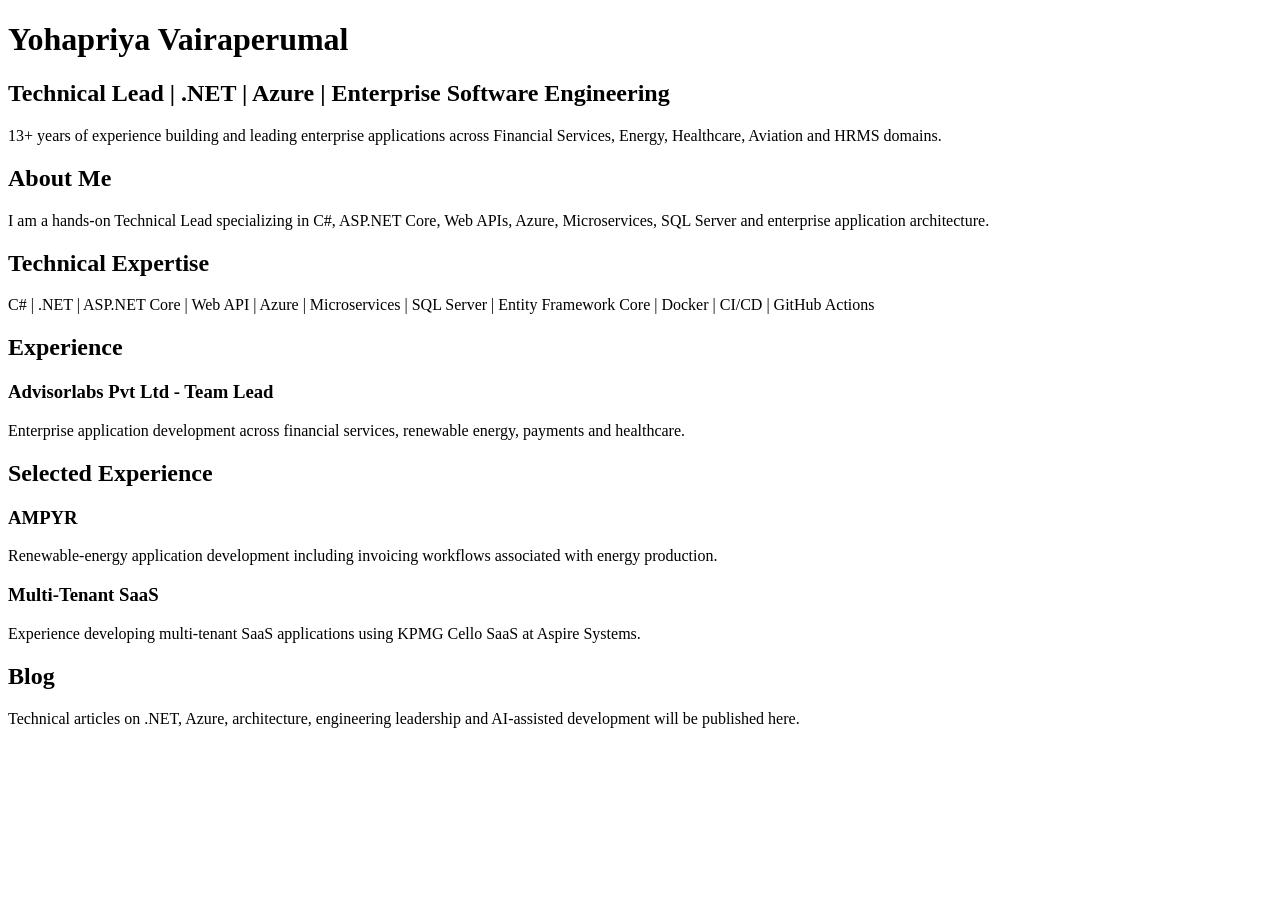
==== index.html @ 064ea09e "Create index.html Initial portfolio website" ====
<!DOCTYPE html>
<html lang="en">
<head>
    <meta charset="UTF-8">
    <meta name="viewport" content="width=device-width, initial-scale=1.0">

    <title>Yohapriya Vairaperumal | Technical Lead</title>

    <meta
        name="description"
        content="Yohapriya Vairaperumal - Technical Lead with 13+ years of experience in .NET, Azure, Microservices and enterprise software development."
    >
</head>

<body>

    <header>
        <h1>Yohapriya Vairaperumal</h1>

        <h2>
            Technical Lead | .NET | Azure | Enterprise Software Engineering
        </h2>

        <p>
            13+ years of experience building and leading enterprise
            applications across Financial Services, Energy, Healthcare,
            Aviation and HRMS domains.
        </p>
    </header>

    <main>

        <section>
            <h2>About Me</h2>

            <p>
                I am a hands-on Technical Lead specializing in C#,
                ASP.NET Core, Web APIs, Azure, Microservices,
                SQL Server and enterprise application architecture.
            </p>
        </section>

        <section>
            <h2>Technical Expertise</h2>

            <p>
                C# | .NET | ASP.NET Core | Web API | Azure |
                Microservices | SQL Server | Entity Framework Core |
                Docker | CI/CD | GitHub Actions
            </p>
        </section>

        <section>
            <h2>Experience</h2>

            <h3>Advisorlabs Pvt Ltd - Team Lead</h3>

            <p>
                Enterprise application development across financial
                services, renewable energy, payments and healthcare.
            </p>
        </section>

        <section>
            <h2>Selected Experience</h2>

            <h3>AMPYR</h3>
            <p>
                Renewable-energy application development including
                invoicing workflows associated with energy production.
            </p>

            <h3>Multi-Tenant SaaS</h3>
            <p>
                Experience developing multi-tenant SaaS applications
                using KPMG Cello SaaS at Aspire Systems.
            </p>
        </section>

        <section>
            <h2>Blog</h2>

            <p>
                Technical articles on .NET, Azure, architecture,
                engineering leadership and AI-assisted development
                will be published here.
            </p>
        </section>

    </main>

</body>
</html>
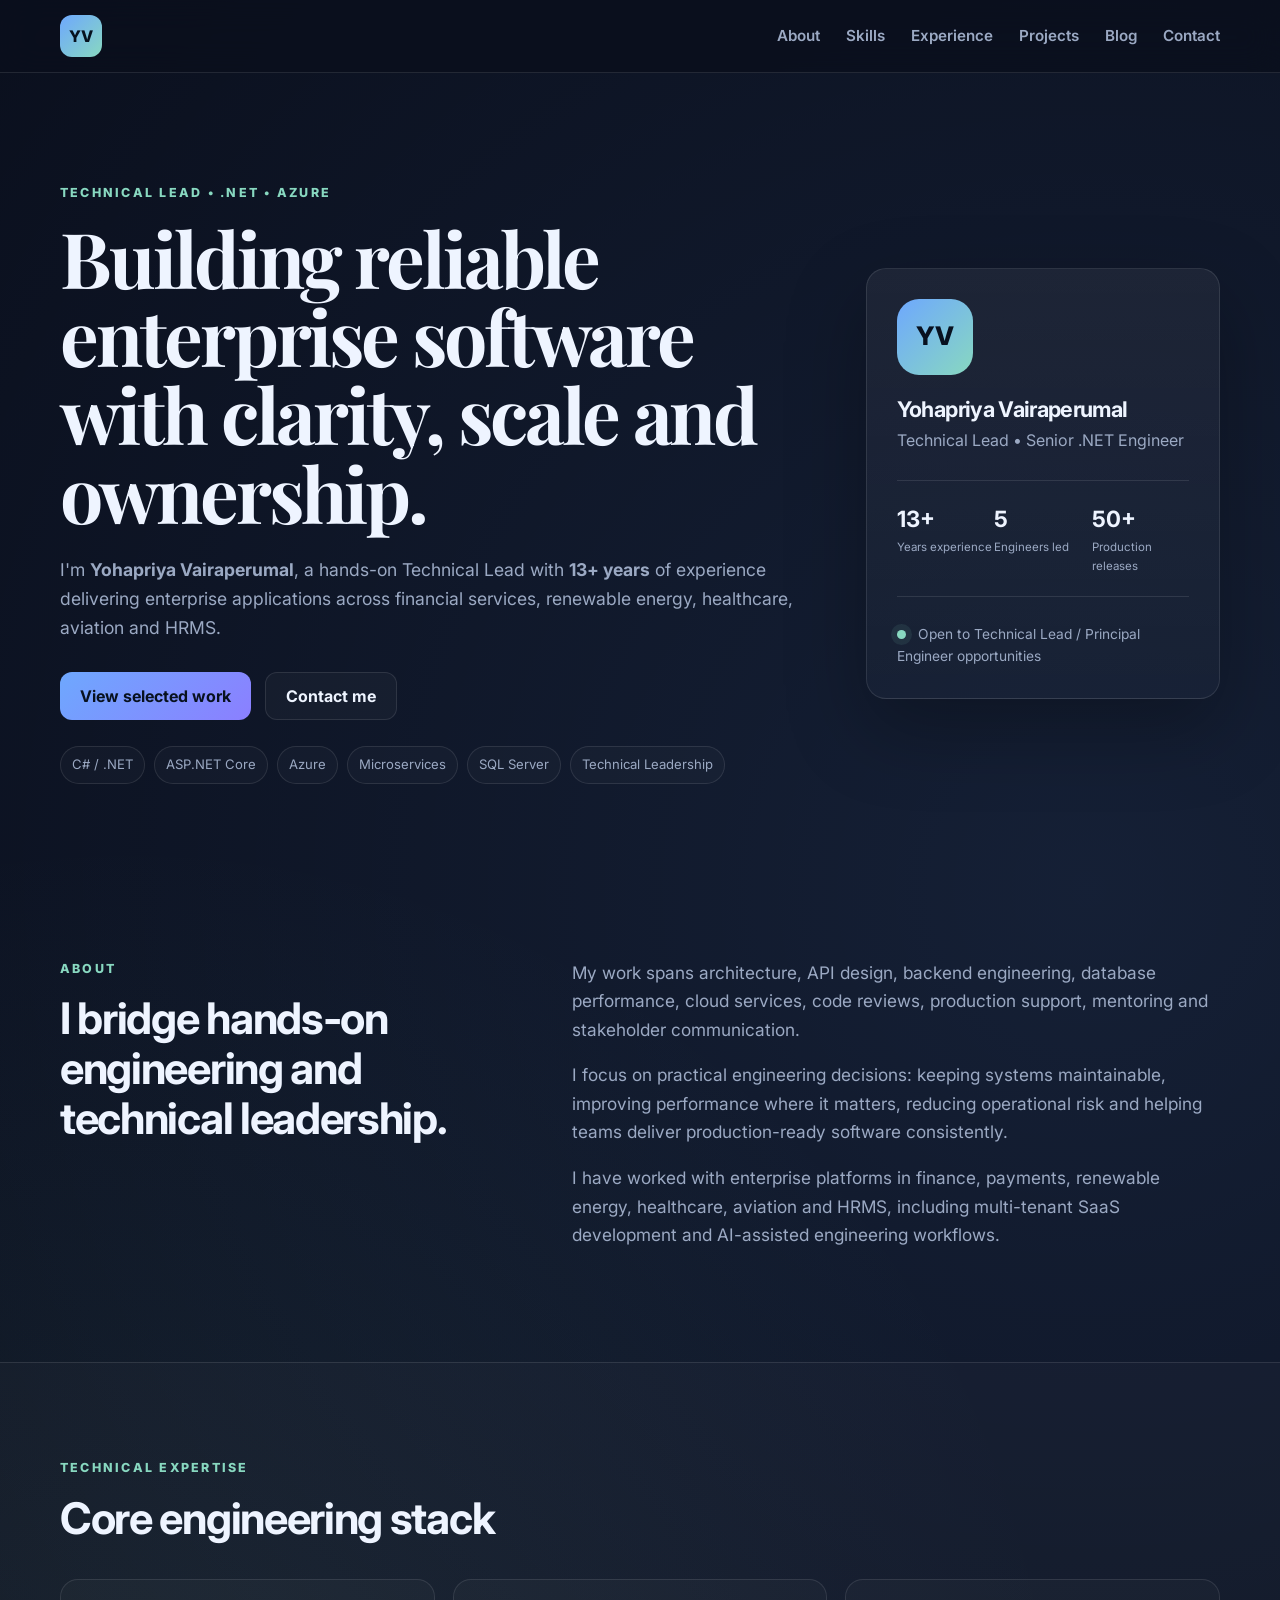
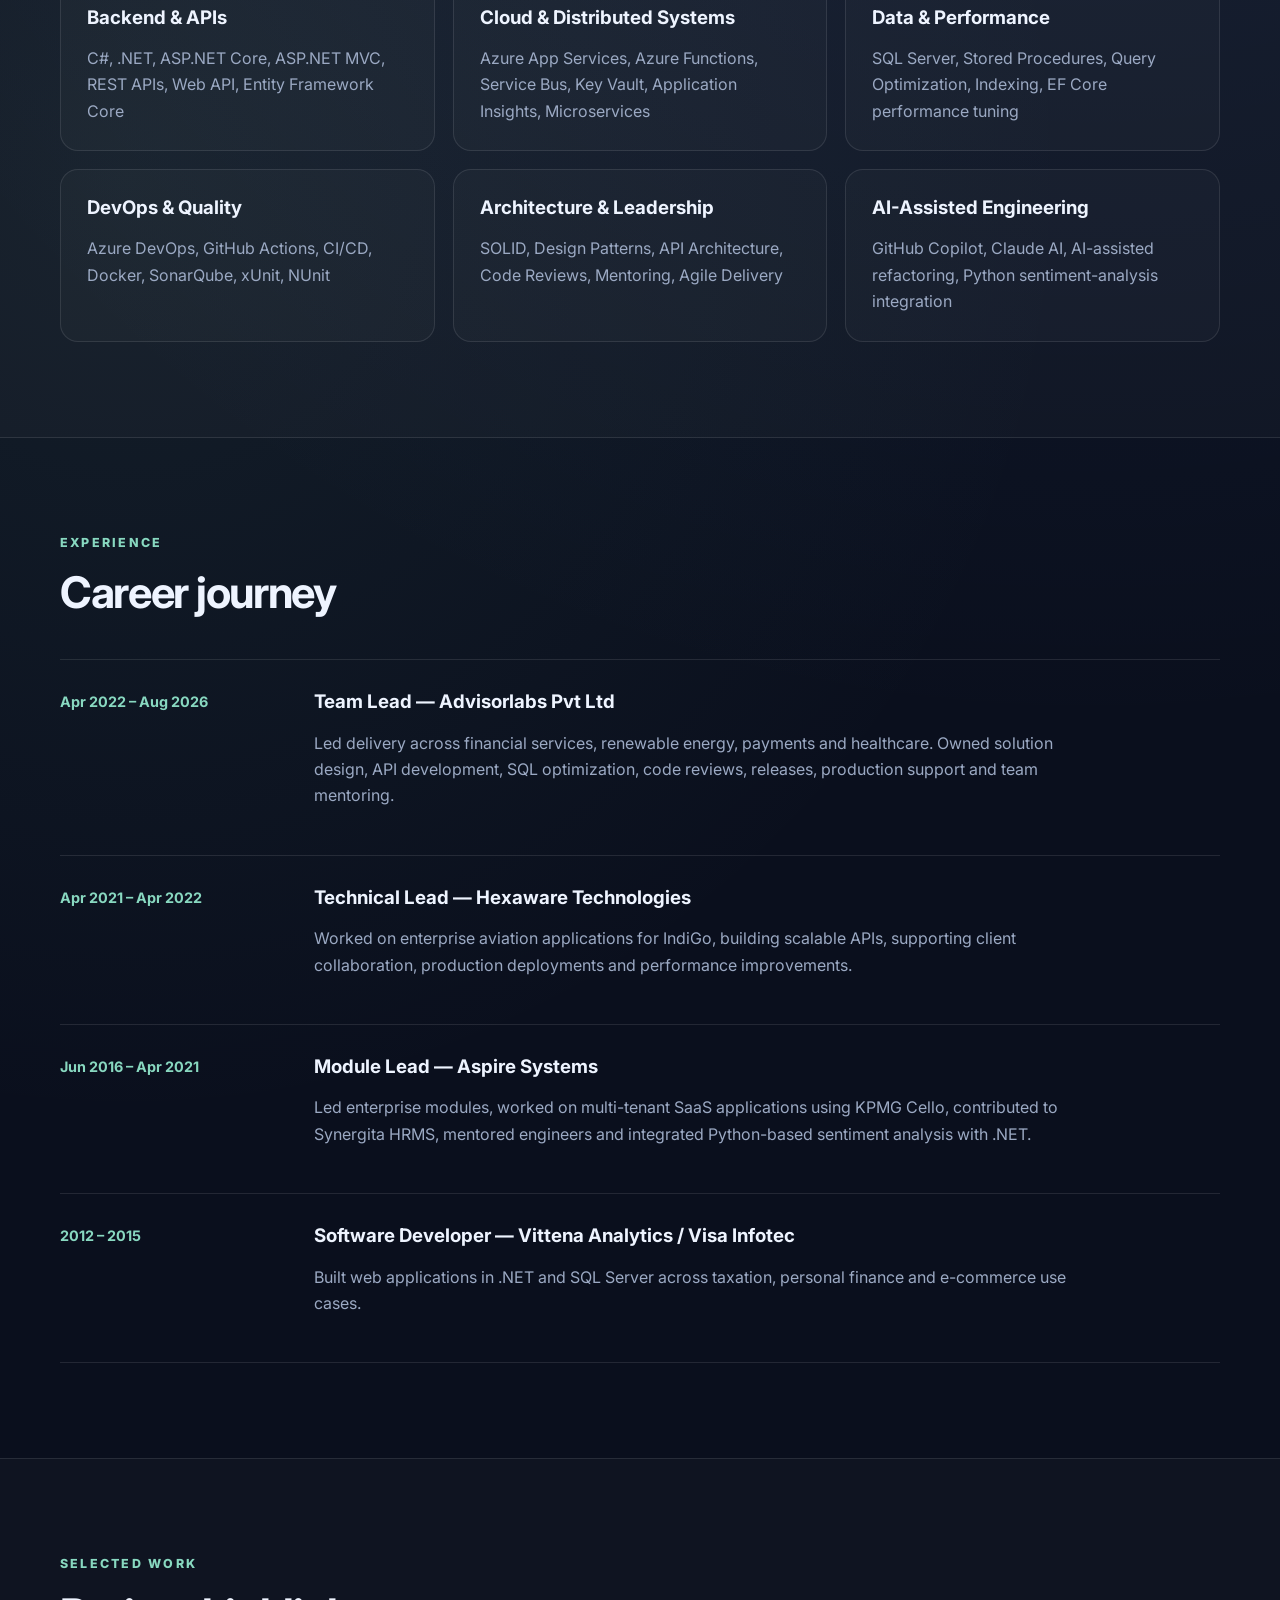
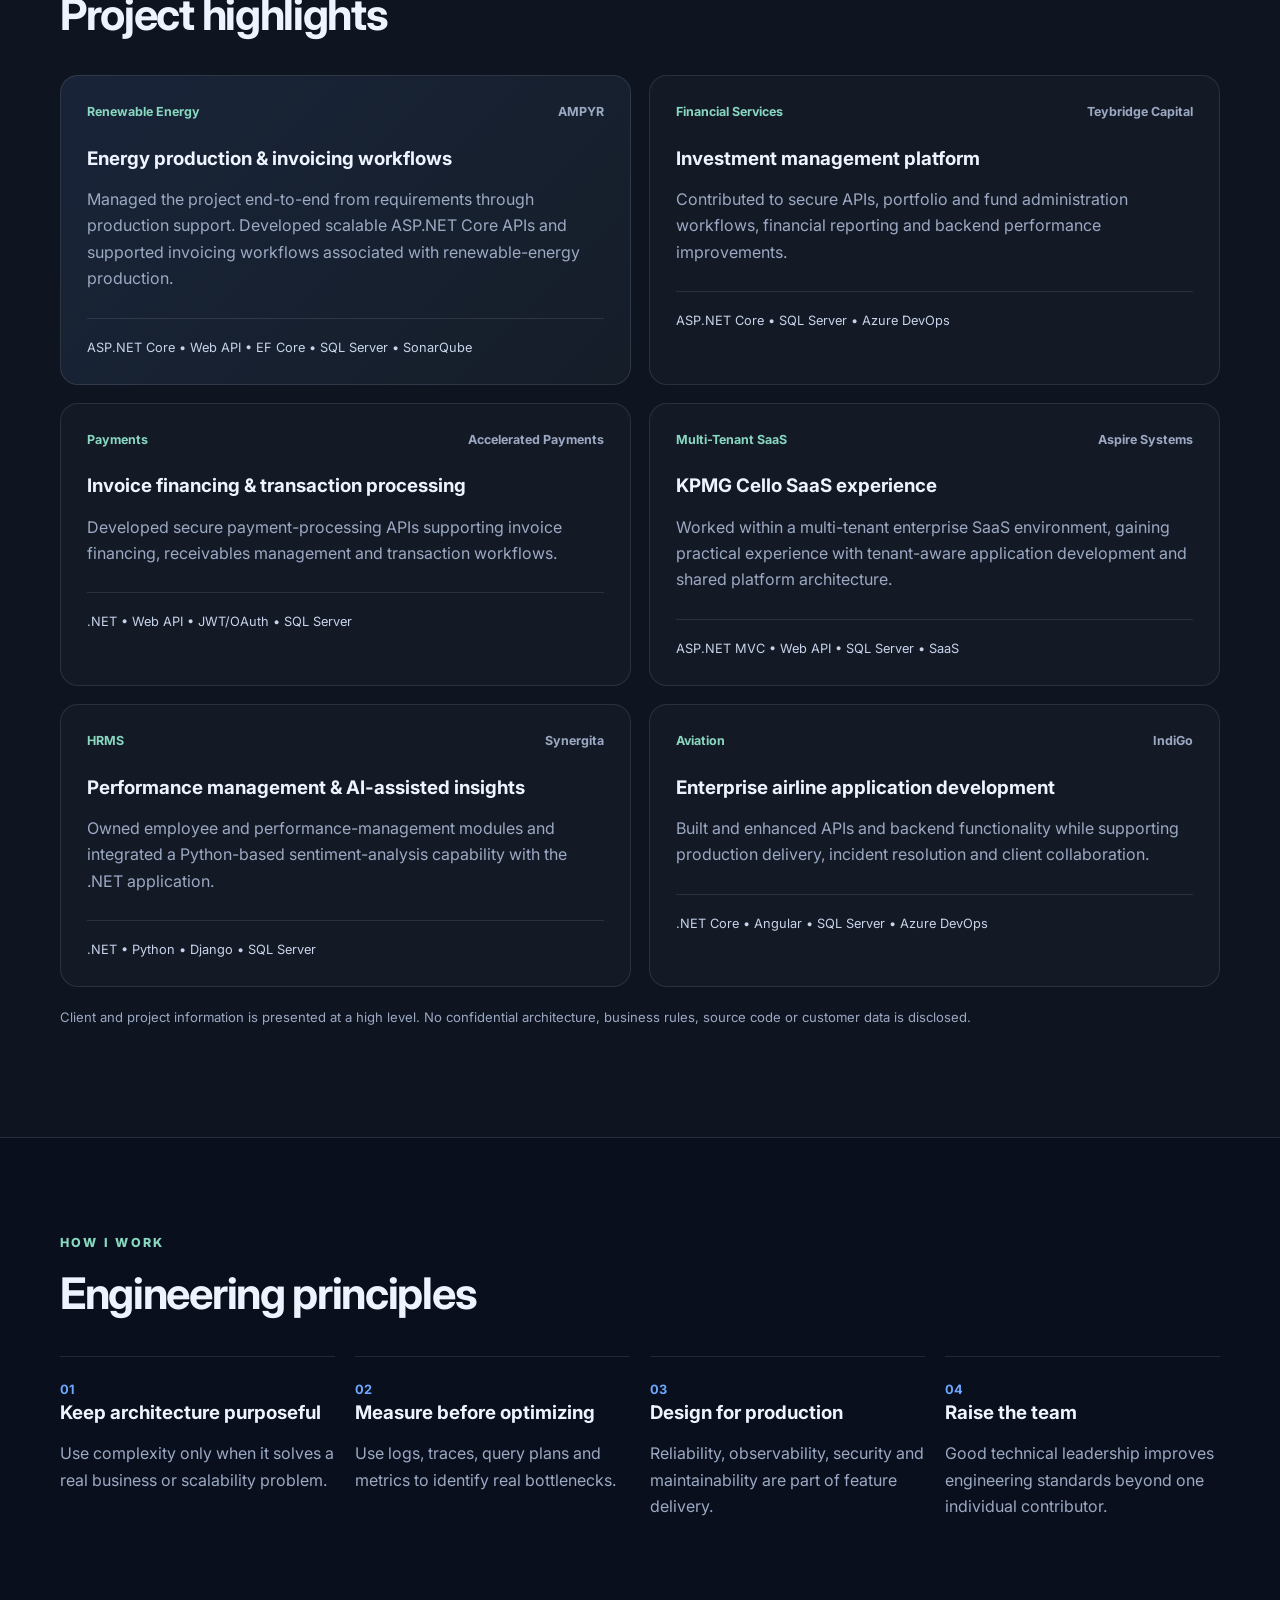
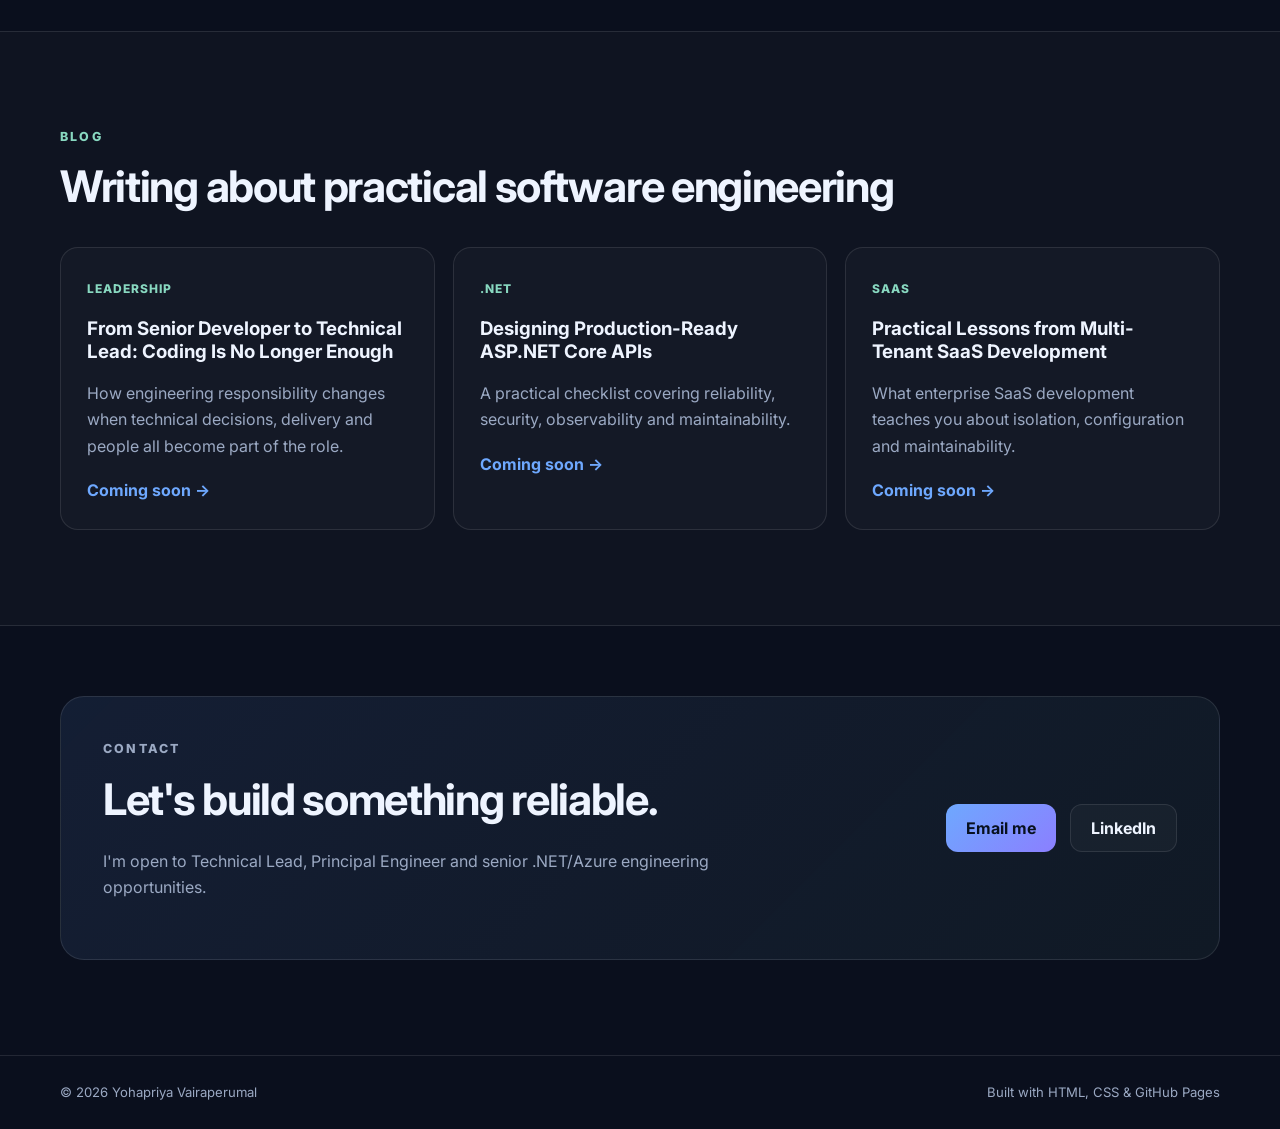
==== commit 6ee3463c: "Add files via upload" ====
--- a/index.html
+++ b/index.html
@@ -1,93 +1,221 @@
 <!DOCTYPE html>
 <html lang="en">
 <head>
-    <meta charset="UTF-8">
-    <meta name="viewport" content="width=device-width, initial-scale=1.0">
-
-    <title>Yohapriya Vairaperumal | Technical Lead</title>
-
-    <meta
-        name="description"
-        content="Yohapriya Vairaperumal - Technical Lead with 13+ years of experience in .NET, Azure, Microservices and enterprise software development."
-    >
+  <meta charset="UTF-8" />
+  <meta name="viewport" content="width=device-width, initial-scale=1.0" />
+  <meta name="description" content="Yohapriya Vairaperumal - Technical Lead with 13+ years of experience in .NET, Azure, enterprise applications, multi-tenant SaaS and cloud engineering." />
+  <title>Yohapriya Vairaperumal | Technical Lead & .NET Azure Engineer</title>
+  <link rel="preconnect" href="https://fonts.googleapis.com" />
+  <link rel="preconnect" href="https://fonts.gstatic.com" crossorigin />
+  <link href="https://fonts.googleapis.com/css2?family=Inter:wght@400;500;600;700;800&family=Playfair+Display:wght@700&display=swap" rel="stylesheet" />
+  <link rel="stylesheet" href="styles.css" />
 </head>
-
 <body>
-
-    <header>
-        <h1>Yohapriya Vairaperumal</h1>
-
-        <h2>
-            Technical Lead | .NET | Azure | Enterprise Software Engineering
-        </h2>
-
-        <p>
-            13+ years of experience building and leading enterprise
-            applications across Financial Services, Energy, Healthcare,
-            Aviation and HRMS domains.
-        </p>
-    </header>
-
-    <main>
-
-        <section>
-            <h2>About Me</h2>
-
-            <p>
-                I am a hands-on Technical Lead specializing in C#,
-                ASP.NET Core, Web APIs, Azure, Microservices,
-                SQL Server and enterprise application architecture.
-            </p>
-        </section>
-
-        <section>
-            <h2>Technical Expertise</h2>
-
-            <p>
-                C# | .NET | ASP.NET Core | Web API | Azure |
-                Microservices | SQL Server | Entity Framework Core |
-                Docker | CI/CD | GitHub Actions
-            </p>
-        </section>
-
-        <section>
-            <h2>Experience</h2>
-
-            <h3>Advisorlabs Pvt Ltd - Team Lead</h3>
-
-            <p>
-                Enterprise application development across financial
-                services, renewable energy, payments and healthcare.
-            </p>
-        </section>
-
-        <section>
-            <h2>Selected Experience</h2>
-
-            <h3>AMPYR</h3>
-            <p>
-                Renewable-energy application development including
-                invoicing workflows associated with energy production.
-            </p>
-
-            <h3>Multi-Tenant SaaS</h3>
-            <p>
-                Experience developing multi-tenant SaaS applications
-                using KPMG Cello SaaS at Aspire Systems.
-            </p>
-        </section>
-
-        <section>
-            <h2>Blog</h2>
-
-            <p>
-                Technical articles on .NET, Azure, architecture,
-                engineering leadership and AI-assisted development
-                will be published here.
-            </p>
-        </section>
-
-    </main>
-
+  <header class="site-header">
+    <div class="container nav-wrap">
+      <a class="brand" href="#home">YV</a>
+      <nav class="nav" id="nav">
+        <a href="#about">About</a>
+        <a href="#skills">Skills</a>
+        <a href="#experience">Experience</a>
+        <a href="#projects">Projects</a>
+        <a href="#blog">Blog</a>
+        <a href="#contact">Contact</a>
+      </nav>
+      <button class="menu-btn" id="menuBtn" aria-label="Open navigation">☰</button>
+    </div>
+  </header>
+
+  <main>
+    <section class="hero" id="home">
+      <div class="container hero-grid">
+        <div>
+          <p class="eyebrow">TECHNICAL LEAD • .NET • AZURE</p>
+          <h1>Building reliable enterprise software with clarity, scale and ownership.</h1>
+          <p class="hero-copy">
+            I'm <strong>Yohapriya Vairaperumal</strong>, a hands-on Technical Lead with
+            <strong>13+ years</strong> of experience delivering enterprise applications across
+            financial services, renewable energy, healthcare, aviation and HRMS.
+          </p>
+          <div class="hero-actions">
+            <a class="btn btn-primary" href="#projects">View selected work</a>
+            <a class="btn btn-secondary" href="#contact">Contact me</a>
+          </div>
+          <div class="hero-tags">
+            <span>C# / .NET</span><span>ASP.NET Core</span><span>Azure</span>
+            <span>Microservices</span><span>SQL Server</span><span>Technical Leadership</span>
+          </div>
+        </div>
+
+        <aside class="hero-card">
+          <div class="initials">YV</div>
+          <h2>Yohapriya Vairaperumal</h2>
+          <p>Technical Lead • Senior .NET Engineer</p>
+          <div class="quick-facts">
+            <div><strong>13+</strong><span>Years experience</span></div>
+            <div><strong>5</strong><span>Engineers led</span></div>
+            <div><strong>50+</strong><span>Production releases</span></div>
+          </div>
+          <div class="availability">
+            <span class="dot"></span>
+            Open to Technical Lead / Principal Engineer opportunities
+          </div>
+        </aside>
+      </div>
+    </section>
+
+    <section class="section" id="about">
+      <div class="container two-col">
+        <div>
+          <p class="section-label">ABOUT</p>
+          <h2>I bridge hands-on engineering and technical leadership.</h2>
+        </div>
+        <div class="prose">
+          <p>My work spans architecture, API design, backend engineering, database performance,
+          cloud services, code reviews, production support, mentoring and stakeholder communication.</p>
+          <p>I focus on practical engineering decisions: keeping systems maintainable, improving
+          performance where it matters, reducing operational risk and helping teams deliver
+          production-ready software consistently.</p>
+          <p>I have worked with enterprise platforms in finance, payments, renewable energy,
+          healthcare, aviation and HRMS, including multi-tenant SaaS development and AI-assisted
+          engineering workflows.</p>
+        </div>
+      </div>
+    </section>
+
+    <section class="section alt" id="skills">
+      <div class="container">
+        <p class="section-label">TECHNICAL EXPERTISE</p>
+        <h2>Core engineering stack</h2>
+        <div class="skill-grid">
+          <article class="skill-card"><h3>Backend & APIs</h3><p>C#, .NET, ASP.NET Core, ASP.NET MVC, REST APIs, Web API, Entity Framework Core</p></article>
+          <article class="skill-card"><h3>Cloud & Distributed Systems</h3><p>Azure App Services, Azure Functions, Service Bus, Key Vault, Application Insights, Microservices</p></article>
+          <article class="skill-card"><h3>Data & Performance</h3><p>SQL Server, Stored Procedures, Query Optimization, Indexing, EF Core performance tuning</p></article>
+          <article class="skill-card"><h3>DevOps & Quality</h3><p>Azure DevOps, GitHub Actions, CI/CD, Docker, SonarQube, xUnit, NUnit</p></article>
+          <article class="skill-card"><h3>Architecture & Leadership</h3><p>SOLID, Design Patterns, API Architecture, Code Reviews, Mentoring, Agile Delivery</p></article>
+          <article class="skill-card"><h3>AI-Assisted Engineering</h3><p>GitHub Copilot, Claude AI, AI-assisted refactoring, Python sentiment-analysis integration</p></article>
+        </div>
+      </div>
+    </section>
+
+    <section class="section" id="experience">
+      <div class="container">
+        <p class="section-label">EXPERIENCE</p>
+        <h2>Career journey</h2>
+        <div class="timeline">
+          <article class="timeline-item">
+            <div class="timeline-meta">Apr 2022 – Aug 2026</div>
+            <div><h3>Team Lead — Advisorlabs Pvt Ltd</h3><p>Led delivery across financial services, renewable energy, payments and healthcare. Owned solution design, API development, SQL optimization, code reviews, releases, production support and team mentoring.</p></div>
+          </article>
+          <article class="timeline-item">
+            <div class="timeline-meta">Apr 2021 – Apr 2022</div>
+            <div><h3>Technical Lead — Hexaware Technologies</h3><p>Worked on enterprise aviation applications for IndiGo, building scalable APIs, supporting client collaboration, production deployments and performance improvements.</p></div>
+          </article>
+          <article class="timeline-item">
+            <div class="timeline-meta">Jun 2016 – Apr 2021</div>
+            <div><h3>Module Lead — Aspire Systems</h3><p>Led enterprise modules, worked on multi-tenant SaaS applications using KPMG Cello, contributed to Synergita HRMS, mentored engineers and integrated Python-based sentiment analysis with .NET.</p></div>
+          </article>
+          <article class="timeline-item">
+            <div class="timeline-meta">2012 – 2015</div>
+            <div><h3>Software Developer — Vittena Analytics / Visa Infotec</h3><p>Built web applications in .NET and SQL Server across taxation, personal finance and e-commerce use cases.</p></div>
+          </article>
+        </div>
+      </div>
+    </section>
+
+    <section class="section alt" id="projects">
+      <div class="container">
+        <p class="section-label">SELECTED WORK</p>
+        <h2>Project highlights</h2>
+        <div class="project-grid">
+          <article class="project-card featured">
+            <div class="project-top"><span class="project-domain">Renewable Energy</span><span class="project-year">AMPYR</span></div>
+            <h3>Energy production & invoicing workflows</h3>
+            <p>Managed the project end-to-end from requirements through production support. Developed scalable ASP.NET Core APIs and supported invoicing workflows associated with renewable-energy production.</p>
+            <div class="project-footer">ASP.NET Core • Web API • EF Core • SQL Server • SonarQube</div>
+          </article>
+          <article class="project-card">
+            <div class="project-top"><span class="project-domain">Financial Services</span><span class="project-year">Teybridge Capital</span></div>
+            <h3>Investment management platform</h3>
+            <p>Contributed to secure APIs, portfolio and fund administration workflows, financial reporting and backend performance improvements.</p>
+            <div class="project-footer">ASP.NET Core • SQL Server • Azure DevOps</div>
+          </article>
+          <article class="project-card">
+            <div class="project-top"><span class="project-domain">Payments</span><span class="project-year">Accelerated Payments</span></div>
+            <h3>Invoice financing & transaction processing</h3>
+            <p>Developed secure payment-processing APIs supporting invoice financing, receivables management and transaction workflows.</p>
+            <div class="project-footer">.NET • Web API • JWT/OAuth • SQL Server</div>
+          </article>
+          <article class="project-card">
+            <div class="project-top"><span class="project-domain">Multi-Tenant SaaS</span><span class="project-year">Aspire Systems</span></div>
+            <h3>KPMG Cello SaaS experience</h3>
+            <p>Worked within a multi-tenant enterprise SaaS environment, gaining practical experience with tenant-aware application development and shared platform architecture.</p>
+            <div class="project-footer">ASP.NET MVC • Web API • SQL Server • SaaS</div>
+          </article>
+          <article class="project-card">
+            <div class="project-top"><span class="project-domain">HRMS</span><span class="project-year">Synergita</span></div>
+            <h3>Performance management & AI-assisted insights</h3>
+            <p>Owned employee and performance-management modules and integrated a Python-based sentiment-analysis capability with the .NET application.</p>
+            <div class="project-footer">.NET • Python • Django • SQL Server</div>
+          </article>
+          <article class="project-card">
+            <div class="project-top"><span class="project-domain">Aviation</span><span class="project-year">IndiGo</span></div>
+            <h3>Enterprise airline application development</h3>
+            <p>Built and enhanced APIs and backend functionality while supporting production delivery, incident resolution and client collaboration.</p>
+            <div class="project-footer">.NET Core • Angular • SQL Server • Azure DevOps</div>
+          </article>
+        </div>
+        <p class="confidentiality-note">Client and project information is presented at a high level. No confidential architecture, business rules, source code or customer data is disclosed.</p>
+      </div>
+    </section>
+
+    <section class="section" id="principles">
+      <div class="container">
+        <p class="section-label">HOW I WORK</p>
+        <h2>Engineering principles</h2>
+        <div class="principle-grid">
+          <article><strong>01</strong><h3>Keep architecture purposeful</h3><p>Use complexity only when it solves a real business or scalability problem.</p></article>
+          <article><strong>02</strong><h3>Measure before optimizing</h3><p>Use logs, traces, query plans and metrics to identify real bottlenecks.</p></article>
+          <article><strong>03</strong><h3>Design for production</h3><p>Reliability, observability, security and maintainability are part of feature delivery.</p></article>
+          <article><strong>04</strong><h3>Raise the team</h3><p>Good technical leadership improves engineering standards beyond one individual contributor.</p></article>
+        </div>
+      </div>
+    </section>
+
+    <section class="section alt" id="blog">
+      <div class="container">
+        <p class="section-label">BLOG</p>
+        <h2>Writing about practical software engineering</h2>
+        <div class="blog-grid">
+          <article class="blog-card"><span>Leadership</span><h3>From Senior Developer to Technical Lead: Coding Is No Longer Enough</h3><p>How engineering responsibility changes when technical decisions, delivery and people all become part of the role.</p><a href="#">Coming soon →</a></article>
+          <article class="blog-card"><span>.NET</span><h3>Designing Production-Ready ASP.NET Core APIs</h3><p>A practical checklist covering reliability, security, observability and maintainability.</p><a href="#">Coming soon →</a></article>
+          <article class="blog-card"><span>SaaS</span><h3>Practical Lessons from Multi-Tenant SaaS Development</h3><p>What enterprise SaaS development teaches you about isolation, configuration and maintainability.</p><a href="#">Coming soon →</a></article>
+        </div>
+      </div>
+    </section>
+
+    <section class="section contact-section" id="contact">
+      <div class="container contact-card">
+        <div>
+          <p class="section-label">CONTACT</p>
+          <h2>Let's build something reliable.</h2>
+          <p>I'm open to Technical Lead, Principal Engineer and senior .NET/Azure engineering opportunities.</p>
+        </div>
+        <div class="contact-actions">
+          <a class="btn btn-primary" href="mailto:yohapriya93@gmail.com">Email me</a>
+          <a class="btn btn-secondary" href="https://www.linkedin.com/in/yohapriya-vairaperumal" target="_blank" rel="noopener">LinkedIn</a>
+        </div>
+      </div>
+    </section>
+  </main>
+
+  <footer class="footer">
+    <div class="container footer-wrap">
+      <span>© <span id="year"></span> Yohapriya Vairaperumal</span>
+      <span>Built with HTML, CSS & GitHub Pages</span>
+    </div>
+  </footer>
+
+  <script src="script.js"></script>
 </body>
 </html>
--- a/styles.css
+++ b/styles.css
@@ -0,0 +1,49 @@
+:root {
+  --bg:#0a0f1d; --surface:#101827; --surface-2:#151f33; --text:#eef4ff;
+  --muted:#9ba9c3; --line:rgba(255,255,255,.10); --accent:#6ea8fe;
+  --accent-2:#88d8c0; --max:1160px; --radius:20px;
+}
+*{box-sizing:border-box} html{scroll-behavior:smooth}
+body{margin:0;font-family:Inter,system-ui,-apple-system,BlinkMacSystemFont,"Segoe UI",sans-serif;color:var(--text);
+background:radial-gradient(circle at 85% 15%,rgba(110,168,254,.11),transparent 28%),
+radial-gradient(circle at 10% 30%,rgba(136,216,192,.08),transparent 22%),var(--bg);line-height:1.65}
+a{color:inherit;text-decoration:none}.container{width:min(var(--max),calc(100% - 40px));margin:0 auto}
+.site-header{position:sticky;top:0;z-index:100;background:rgba(10,15,29,.82);backdrop-filter:blur(16px);border-bottom:1px solid var(--line)}
+.nav-wrap{min-height:72px;display:flex;align-items:center;justify-content:space-between}
+.brand{width:42px;height:42px;display:grid;place-items:center;border-radius:12px;font-weight:800;background:linear-gradient(135deg,var(--accent),var(--accent-2));color:#06111e}
+.nav{display:flex;gap:26px}.nav a{color:var(--muted);font-size:.95rem;font-weight:600}.nav a:hover{color:var(--text)}
+.menu-btn{display:none;background:none;color:var(--text);border:0;font-size:1.6rem}
+.hero{padding:110px 0 80px;min-height:78vh;display:flex;align-items:center}.hero-grid{display:grid;grid-template-columns:1.35fr .65fr;gap:70px;align-items:center}
+.eyebrow,.section-label{margin:0 0 14px;color:var(--accent-2);font-size:.78rem;font-weight:800;letter-spacing:.18em}
+h1{font-family:"Playfair Display",Georgia,serif;font-size:clamp(3rem,6vw,5.6rem);line-height:1.02;letter-spacing:-.04em;margin:0 0 24px;max-width:900px}
+h2{font-size:clamp(2rem,3.4vw,3.2rem);line-height:1.15;letter-spacing:-.03em;margin:0 0 24px} h3{margin:0 0 10px;line-height:1.25}
+.hero-copy{max-width:760px;color:var(--muted);font-size:1.1rem}.hero-actions,.contact-actions{display:flex;gap:14px;flex-wrap:wrap;margin:30px 0 26px}
+.btn{display:inline-flex;align-items:center;justify-content:center;min-height:48px;padding:0 20px;border-radius:12px;font-weight:700;border:1px solid var(--line);transition:.2s}
+.btn:hover{transform:translateY(-2px)}.btn-primary{background:linear-gradient(135deg,var(--accent),#8b7fff);color:#08111f;border:0}.btn-secondary{background:rgba(255,255,255,.03)}
+.hero-tags,.chips{display:flex;flex-wrap:wrap;gap:9px}.hero-tags span,.chips span{padding:7px 11px;border:1px solid var(--line);border-radius:999px;color:var(--muted);background:rgba(255,255,255,.025);font-size:.82rem}
+.hero-card{padding:30px;border:1px solid var(--line);border-radius:var(--radius);background:linear-gradient(180deg,rgba(255,255,255,.055),rgba(255,255,255,.02));box-shadow:0 30px 80px rgba(0,0,0,.28)}
+.initials{width:76px;height:76px;display:grid;place-items:center;border-radius:22px;font-size:1.6rem;font-weight:800;color:#08111f;background:linear-gradient(135deg,var(--accent),var(--accent-2));margin-bottom:22px}
+.hero-card h2{font-size:1.35rem;margin-bottom:6px}.hero-card>p{color:var(--muted);margin-top:0}
+.quick-facts{margin:26px 0;padding:20px 0;display:grid;grid-template-columns:repeat(3,1fr);border-top:1px solid var(--line);border-bottom:1px solid var(--line)}
+.quick-facts div{display:flex;flex-direction:column}.quick-facts strong{font-size:1.4rem}.quick-facts span{color:var(--muted);font-size:.72rem}
+.availability{color:var(--muted);font-size:.86rem}.dot{display:inline-block;width:9px;height:9px;background:var(--accent-2);border-radius:50%;margin-right:8px;box-shadow:0 0 0 6px rgba(136,216,192,.09)}
+.section{padding:95px 0}.alt{background:rgba(255,255,255,.018);border-top:1px solid var(--line);border-bottom:1px solid var(--line)}
+.two-col{display:grid;grid-template-columns:.8fr 1.2fr;gap:80px}.prose{color:var(--muted);font-size:1.08rem}.prose p:first-child{margin-top:0}
+.skill-grid,.project-grid,.blog-grid{display:grid;grid-template-columns:repeat(3,1fr);gap:18px;margin-top:36px}
+.skill-card,.project-card,.blog-card{padding:26px;border:1px solid var(--line);border-radius:18px;background:rgba(255,255,255,.025);transition:.2s}
+.skill-card:hover,.project-card:hover,.blog-card:hover{transform:translateY(-4px);border-color:rgba(110,168,254,.35);background:rgba(255,255,255,.04)}
+.skill-card p,.project-card p,.blog-card p{color:var(--muted);margin-bottom:0}
+.timeline{margin-top:42px}.timeline-item{display:grid;grid-template-columns:220px 1fr;gap:34px;padding:30px 0;border-top:1px solid var(--line)}
+.timeline-item:last-child{border-bottom:1px solid var(--line)}.timeline-meta{color:var(--accent-2);font-weight:700;font-size:.9rem}.timeline-item p{color:var(--muted);max-width:780px}
+.project-grid{grid-template-columns:repeat(2,1fr)}.project-card.featured{background:linear-gradient(135deg,rgba(110,168,254,.11),rgba(136,216,192,.05))}
+.project-top{display:flex;justify-content:space-between;gap:20px;margin-bottom:24px;font-size:.78rem;font-weight:700}.project-domain{color:var(--accent-2)}.project-year{color:var(--muted);text-align:right}
+.project-footer{margin-top:26px;padding-top:18px;border-top:1px solid var(--line);color:#c7d4ea;font-size:.8rem}.confidentiality-note{color:var(--muted);font-size:.82rem;margin-top:20px}
+.principle-grid{display:grid;grid-template-columns:repeat(4,1fr);gap:20px;margin-top:38px}.principle-grid article{padding-top:18px;border-top:1px solid var(--line)}
+.principle-grid strong{color:var(--accent);font-size:.8rem}.principle-grid p{color:var(--muted)}
+.blog-card>span{display:inline-block;margin-bottom:18px;color:var(--accent-2);font-size:.75rem;font-weight:800;letter-spacing:.08em;text-transform:uppercase}
+.blog-card a{display:inline-block;margin-top:18px;color:var(--accent);font-weight:700}
+.contact-section{padding-top:70px}.contact-card{padding:42px;display:grid;grid-template-columns:1fr auto;gap:40px;align-items:center;border:1px solid var(--line);border-radius:24px;background:linear-gradient(135deg,rgba(110,168,254,.10),rgba(136,216,192,.05))}
+.contact-card p{color:var(--muted);max-width:650px}.contact-actions{margin:0}.footer{border-top:1px solid var(--line);padding:26px 0;color:var(--muted);font-size:.82rem}
+.footer-wrap{display:flex;justify-content:space-between;gap:16px}
+@media(max-width:900px){.hero-grid,.two-col,.contact-card{grid-template-columns:1fr}.skill-grid,.blog-grid{grid-template-columns:repeat(2,1fr)}.principle-grid{grid-template-columns:repeat(2,1fr)}.hero{padding-top:80px}.hero-card{max-width:560px}}
+@media(max-width:680px){.container{width:min(100% - 26px,var(--max))}.nav{position:absolute;top:72px;left:0;right:0;display:none;flex-direction:column;padding:20px;background:#0c1323;border-bottom:1px solid var(--line)}.nav.open{display:flex}.menu-btn{display:block}.skill-grid,.project-grid,.blog-grid,.principle-grid{grid-template-columns:1fr}.timeline-item{grid-template-columns:1fr;gap:8px}.hero{padding:70px 0 55px}h1{font-size:clamp(2.7rem,13vw,4rem)}.section{padding:72px 0}.quick-facts{gap:10px}.contact-card{padding:28px}.footer-wrap{flex-direction:column}}
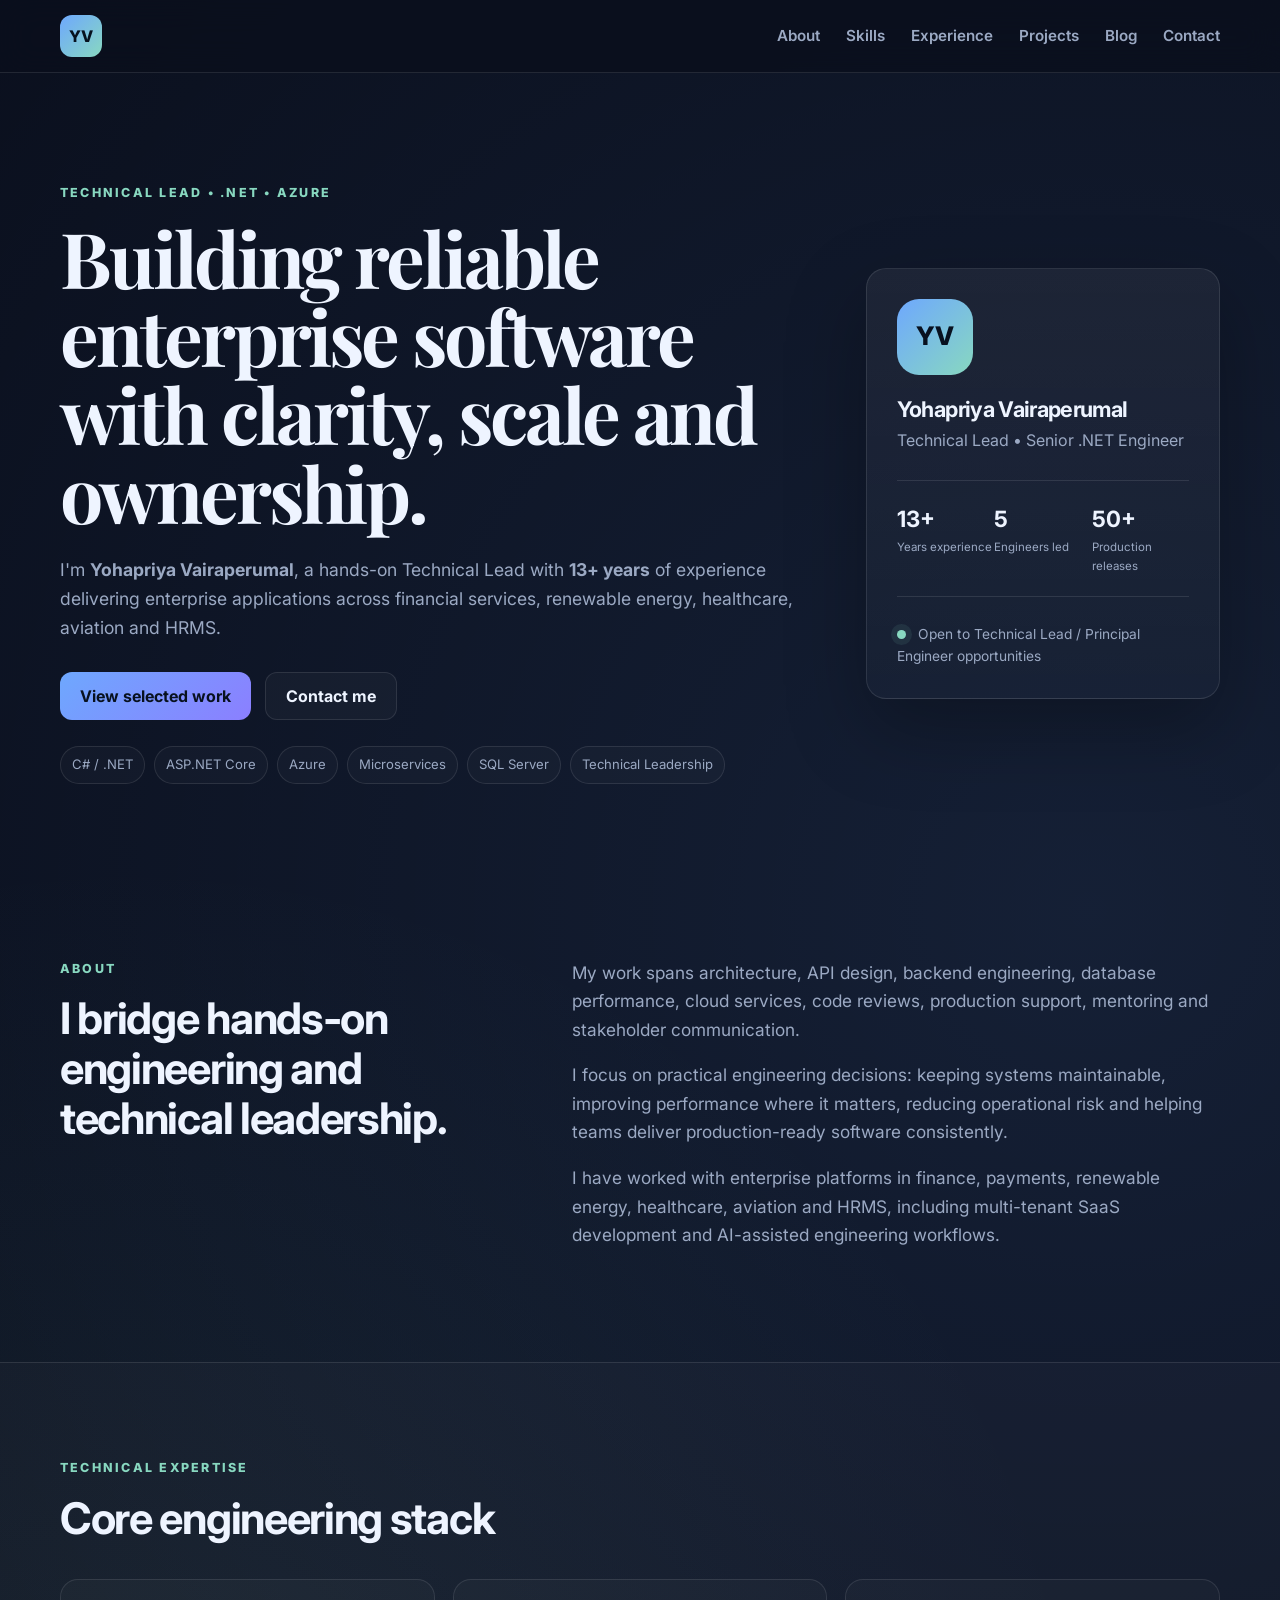
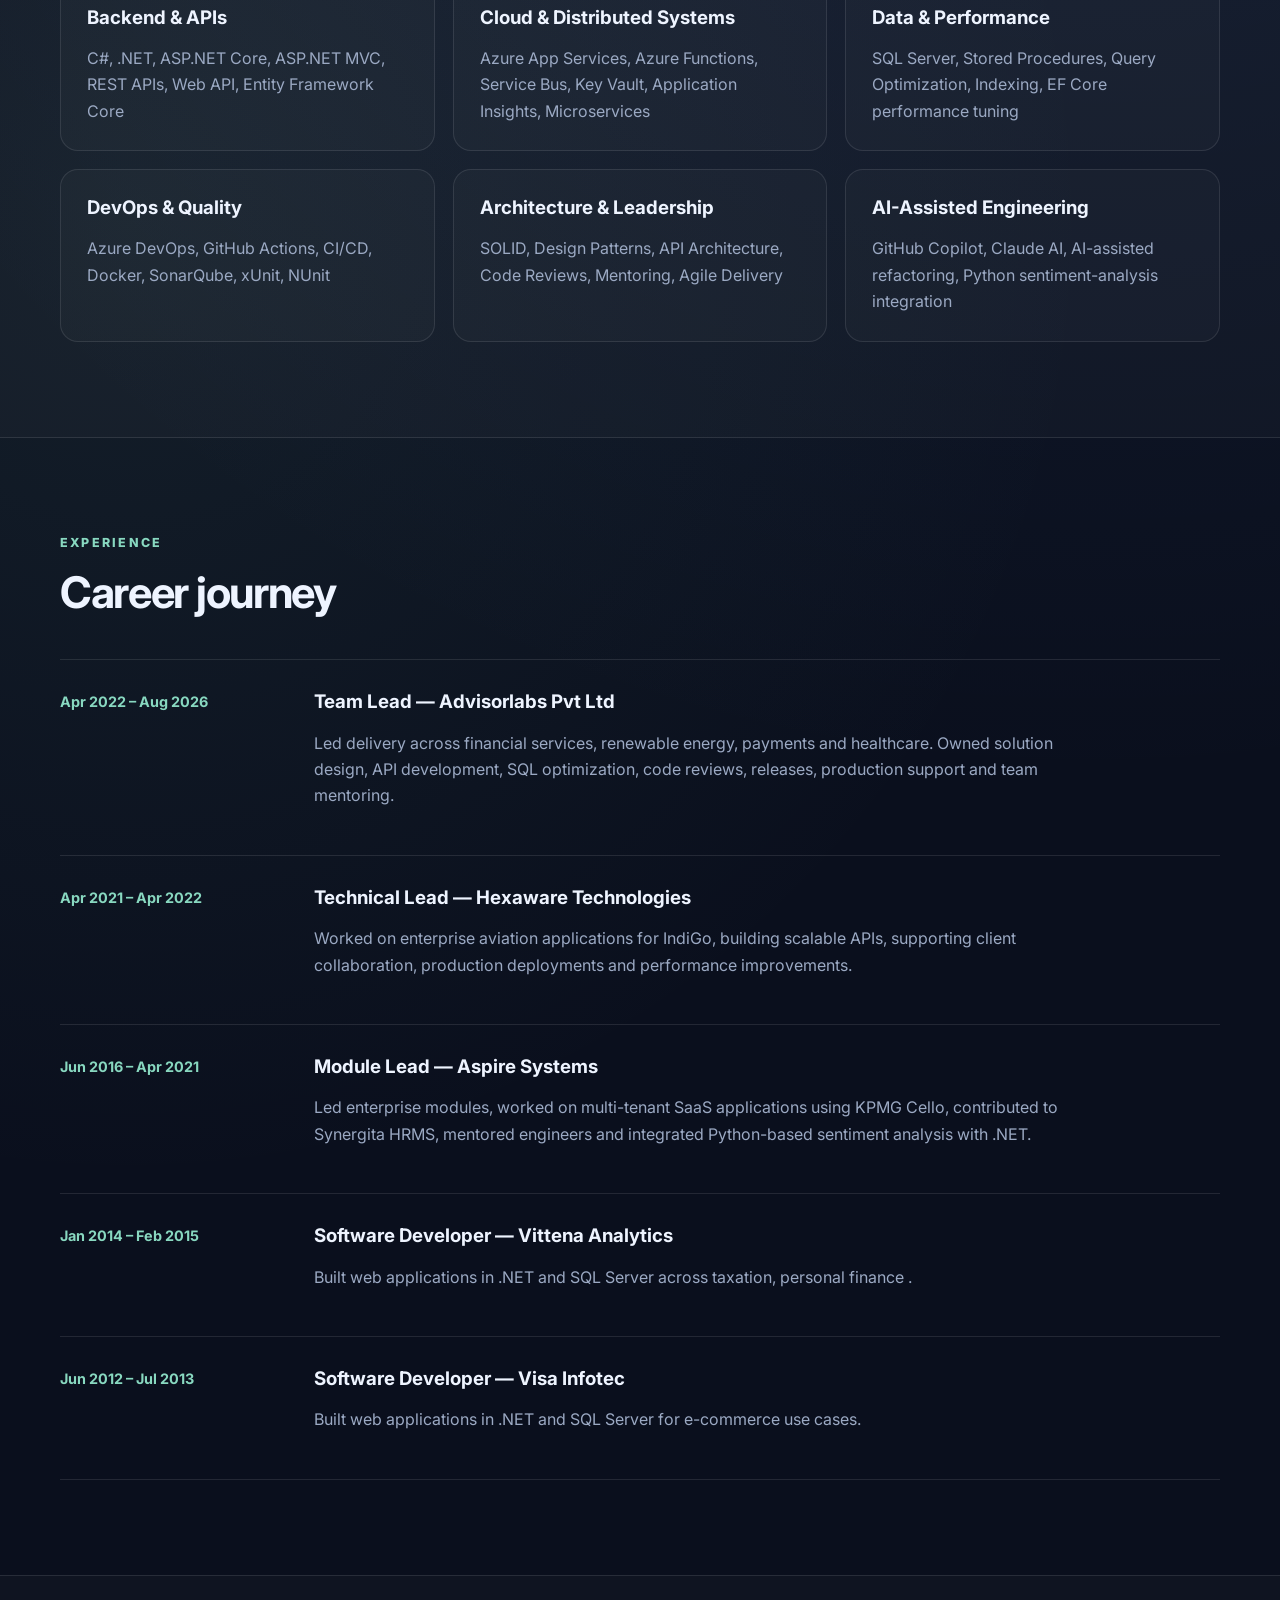
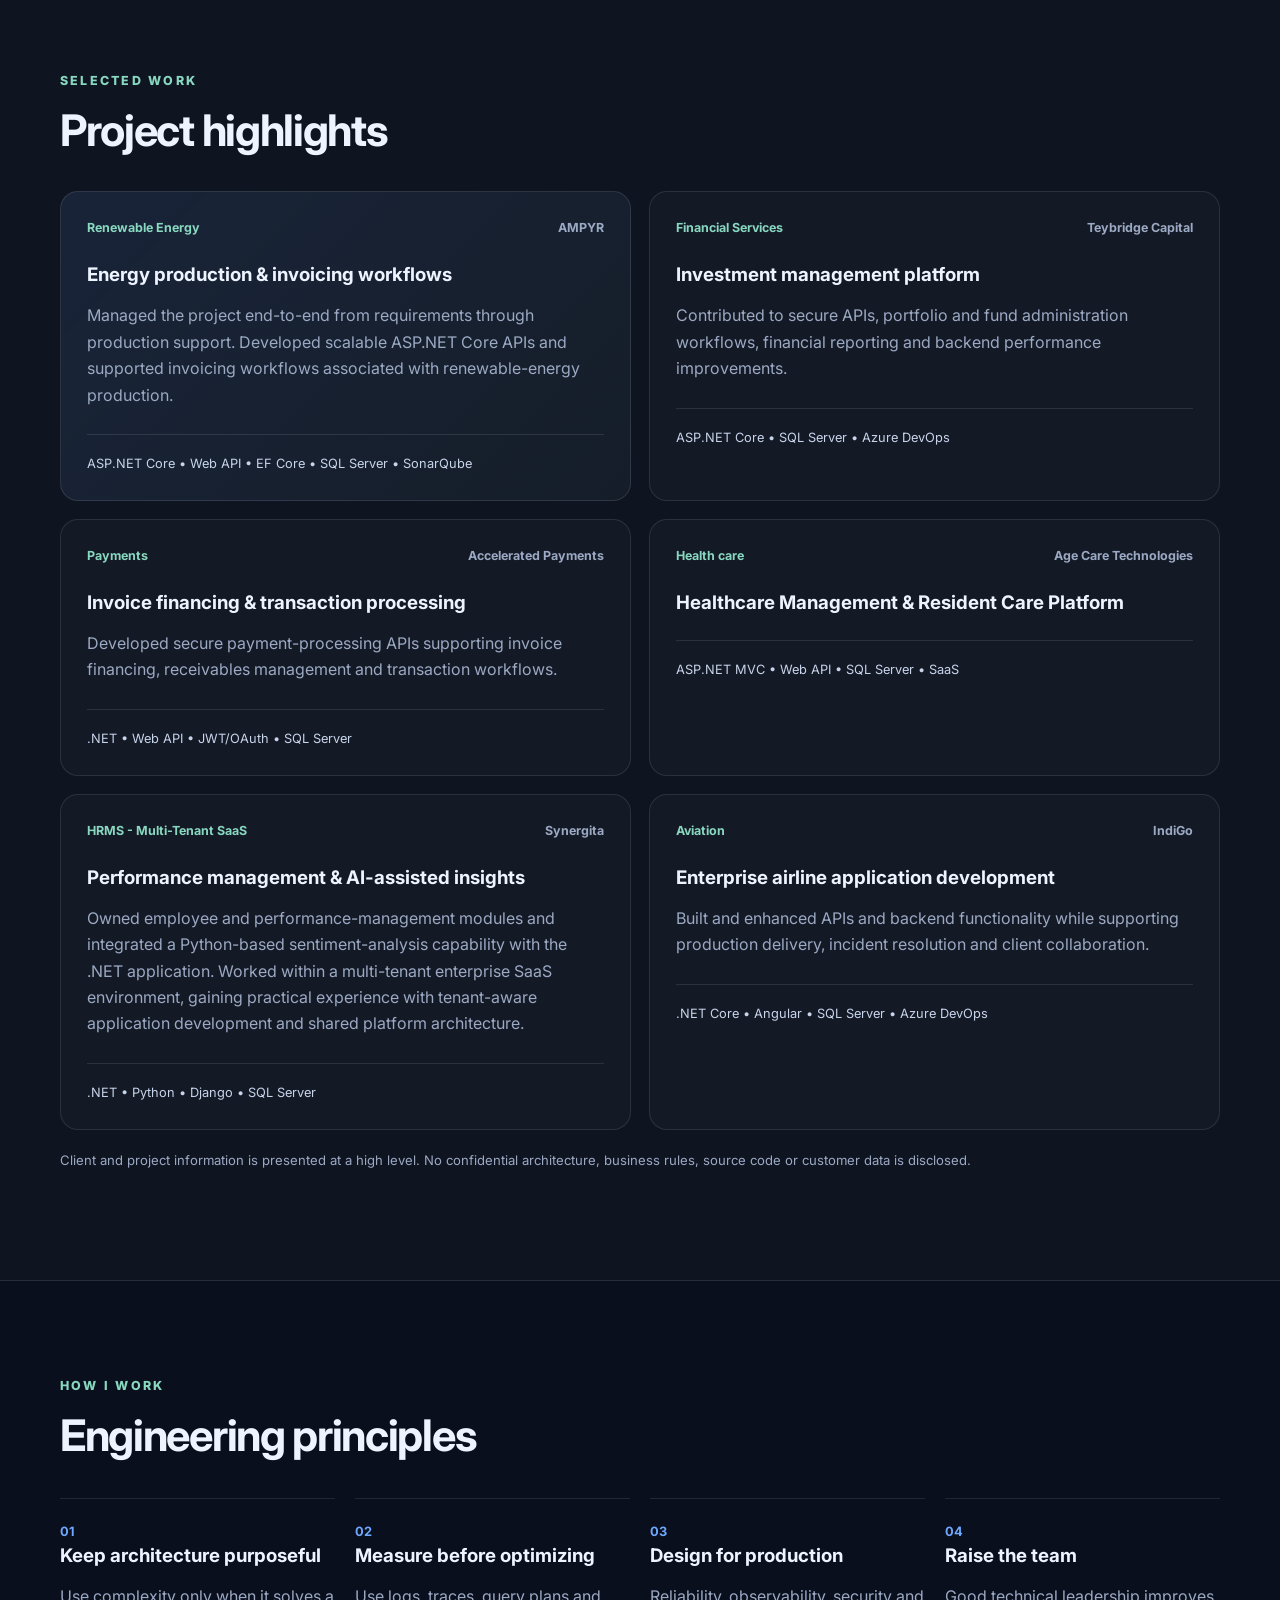
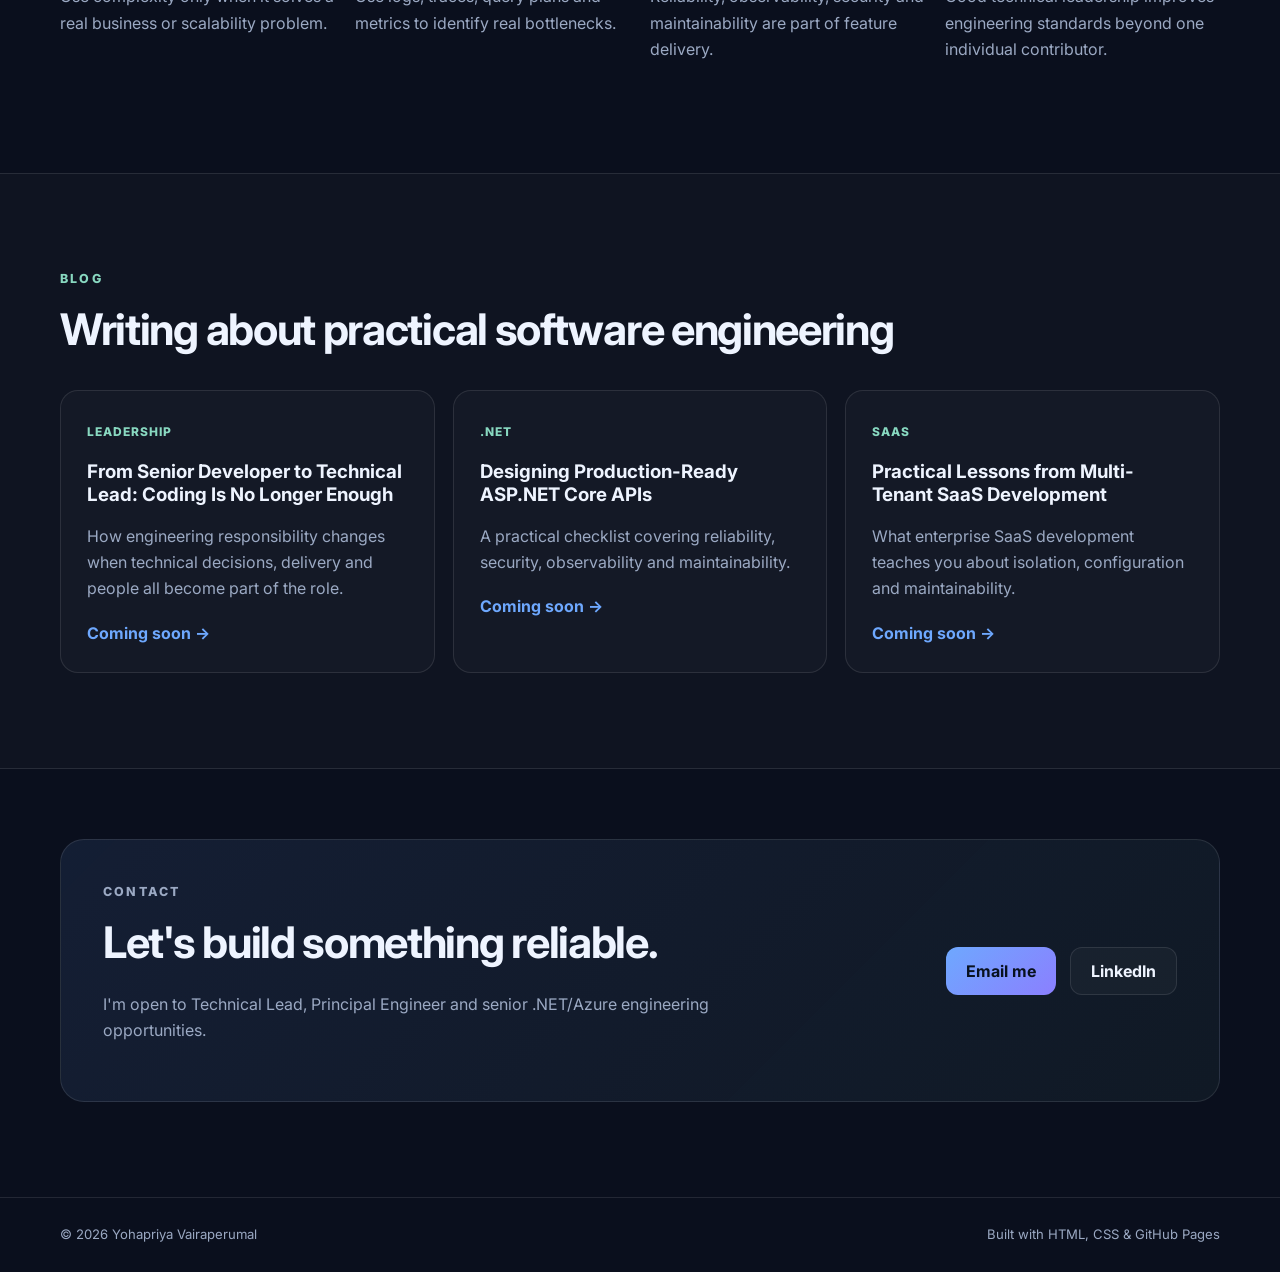
==== commit 33678244: "Add files via upload Updated Details" ====
--- a/index.html
+++ b/index.html
@@ -116,9 +116,14 @@
             <div><h3>Module Lead — Aspire Systems</h3><p>Led enterprise modules, worked on multi-tenant SaaS applications using KPMG Cello, contributed to Synergita HRMS, mentored engineers and integrated Python-based sentiment analysis with .NET.</p></div>
           </article>
           <article class="timeline-item">
-            <div class="timeline-meta">2012 – 2015</div>
-            <div><h3>Software Developer — Vittena Analytics / Visa Infotec</h3><p>Built web applications in .NET and SQL Server across taxation, personal finance and e-commerce use cases.</p></div>
-          </article>
+            <div class="timeline-meta">Jan 2014 – Feb 2015</div>
+            <div><h3>Software Developer — Vittena Analytics</h3><p>Built web applications in .NET and SQL Server across taxation, personal finance .</p></div>
+          </article>
+	  <article class="timeline-item">
+            <div class="timeline-meta">Jun 2012 – Jul 2013</div>
+            <div><h3>Software Developer — Visa Infotec</h3><p>Built web applications in .NET and SQL Server for e-commerce use cases.</p></div>
+          </article>
+
         </div>
       </div>
     </section>
@@ -147,15 +152,15 @@
             <div class="project-footer">.NET • Web API • JWT/OAuth • SQL Server</div>
           </article>
           <article class="project-card">
-            <div class="project-top"><span class="project-domain">Multi-Tenant SaaS</span><span class="project-year">Aspire Systems</span></div>
-            <h3>KPMG Cello SaaS experience</h3>
-            <p>Worked within a multi-tenant enterprise SaaS environment, gaining practical experience with tenant-aware application development and shared platform architecture.</p>
+            <div class="project-top"><span class="project-domain">Health care</span><span class="project-year">Age Care Technologies</span></div>
+            <h3>Healthcare Management & Resident Care Platform</h3>
+            <pDesigned and developed healthcare management modules supporting resident care, compliance, care planning and operational workflows. Built REST APIs, optimized SQL Server queries for improved application performance, and collaborated with business analysts and QA teams to deliver reliable releases. Managed production deployments and resolved critical production issues.</p>
             <div class="project-footer">ASP.NET MVC • Web API • SQL Server • SaaS</div>
           </article>
           <article class="project-card">
-            <div class="project-top"><span class="project-domain">HRMS</span><span class="project-year">Synergita</span></div>
+            <div class="project-top"><span class="project-domain">HRMS - Multi-Tenant SaaS</span><span class="project-year">Synergita</span></div>
             <h3>Performance management & AI-assisted insights</h3>
-            <p>Owned employee and performance-management modules and integrated a Python-based sentiment-analysis capability with the .NET application.</p>
+            <p>Owned employee and performance-management modules and integrated a Python-based sentiment-analysis capability with the .NET application. Worked within a multi-tenant enterprise SaaS environment, gaining practical experience with tenant-aware application development and shared platform architecture.</p>
             <div class="project-footer">.NET • Python • Django • SQL Server</div>
           </article>
           <article class="project-card">
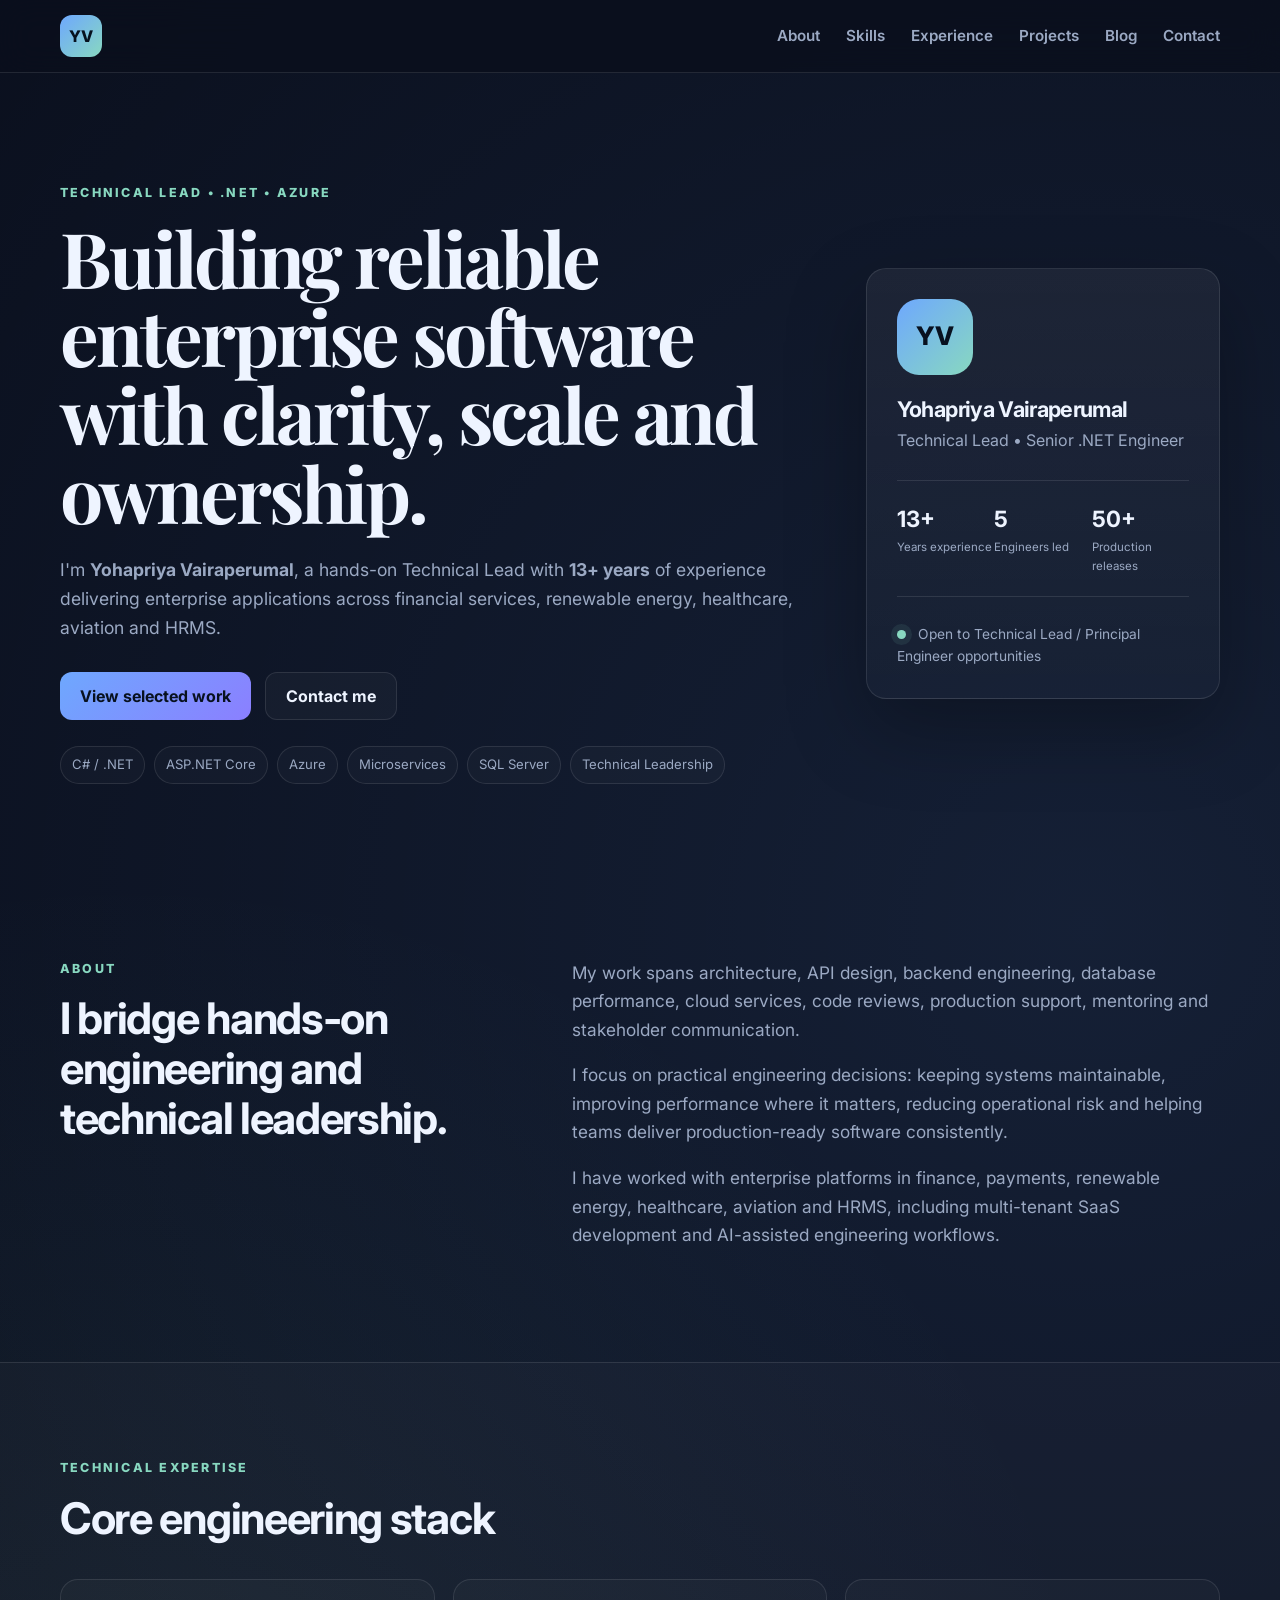
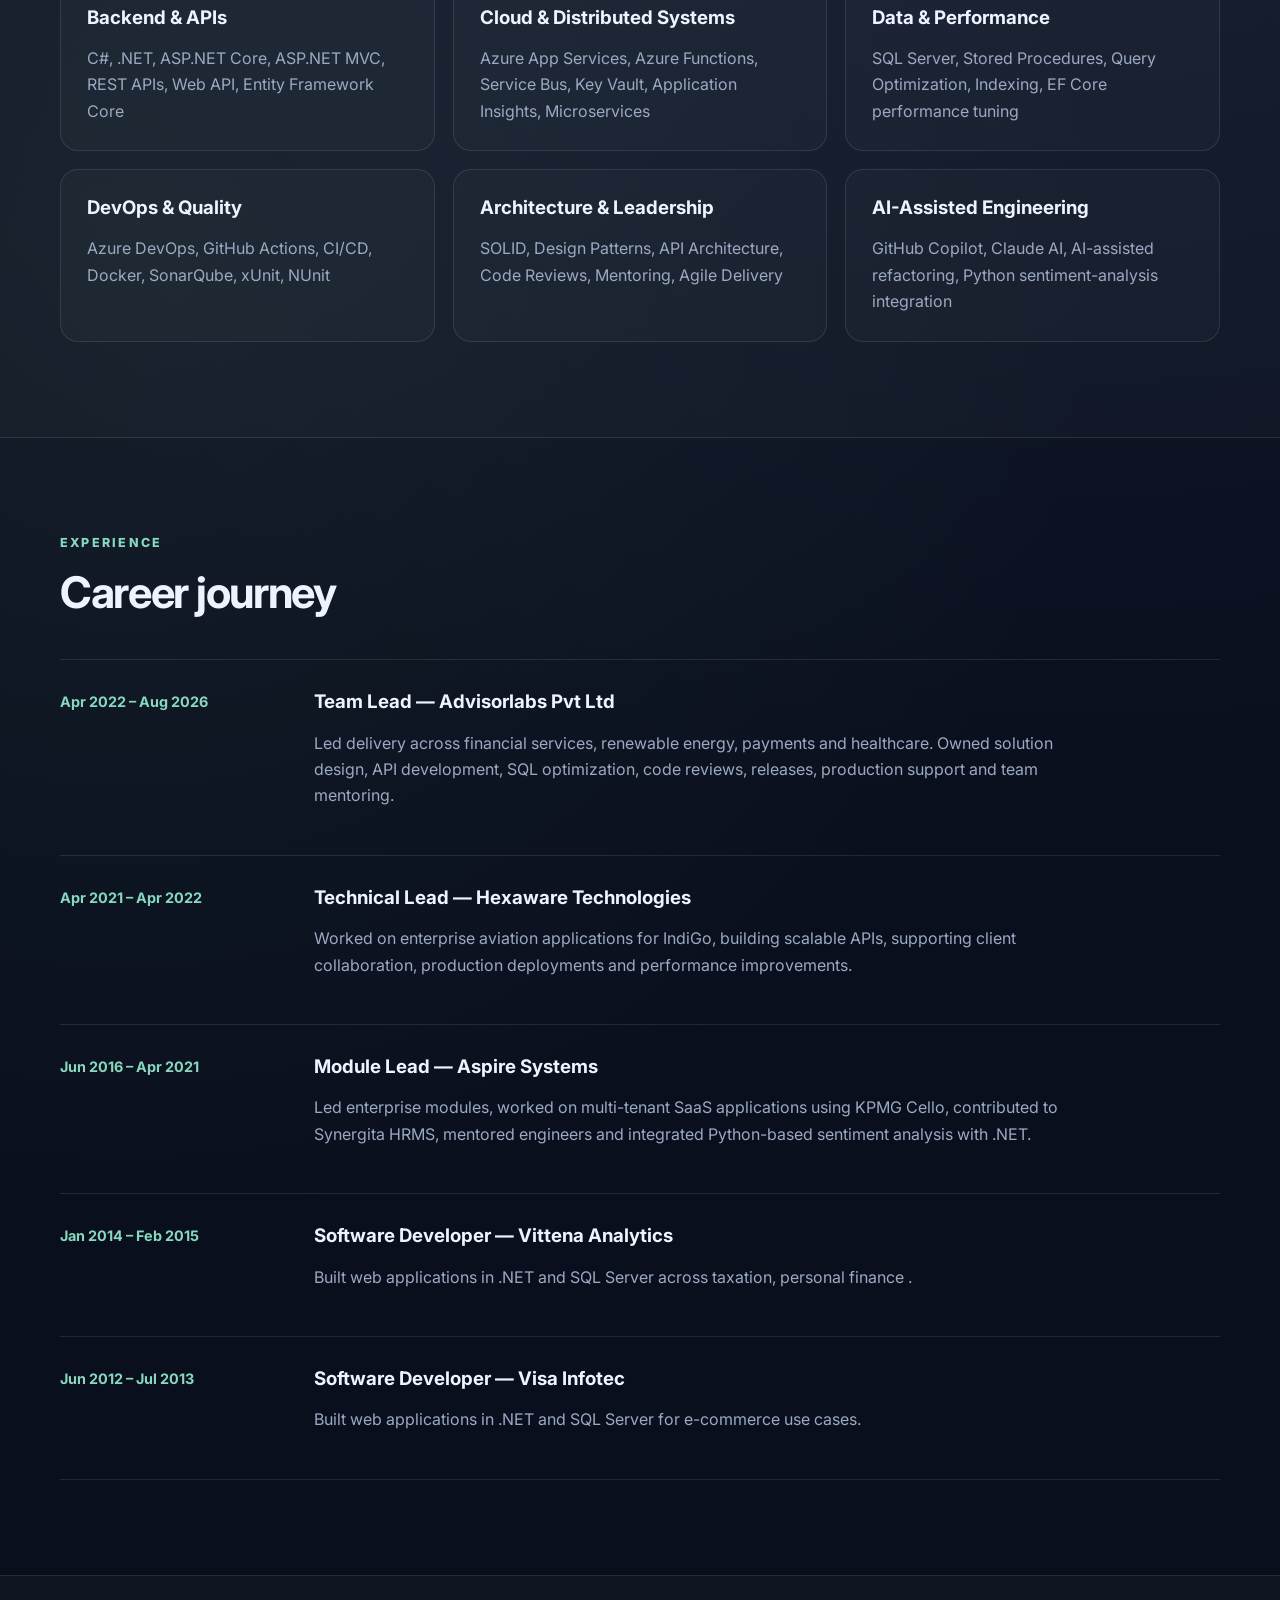
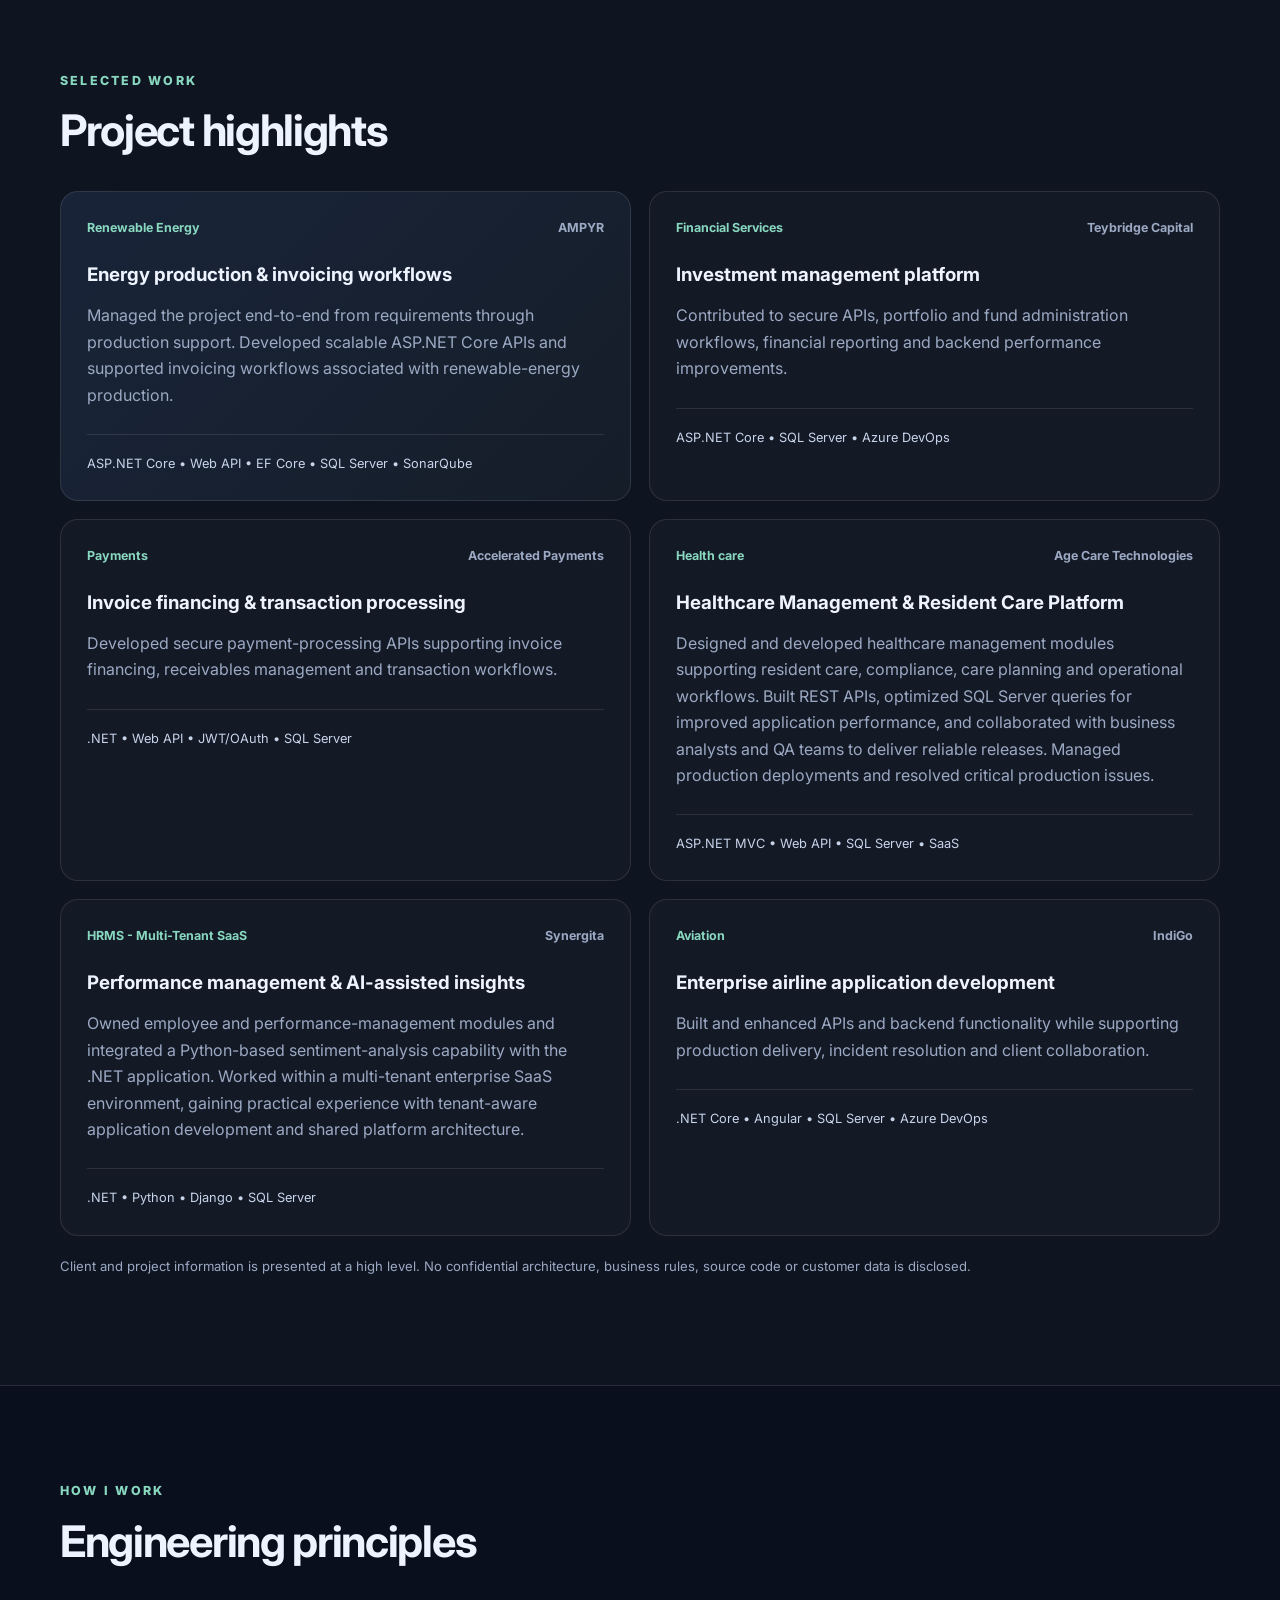
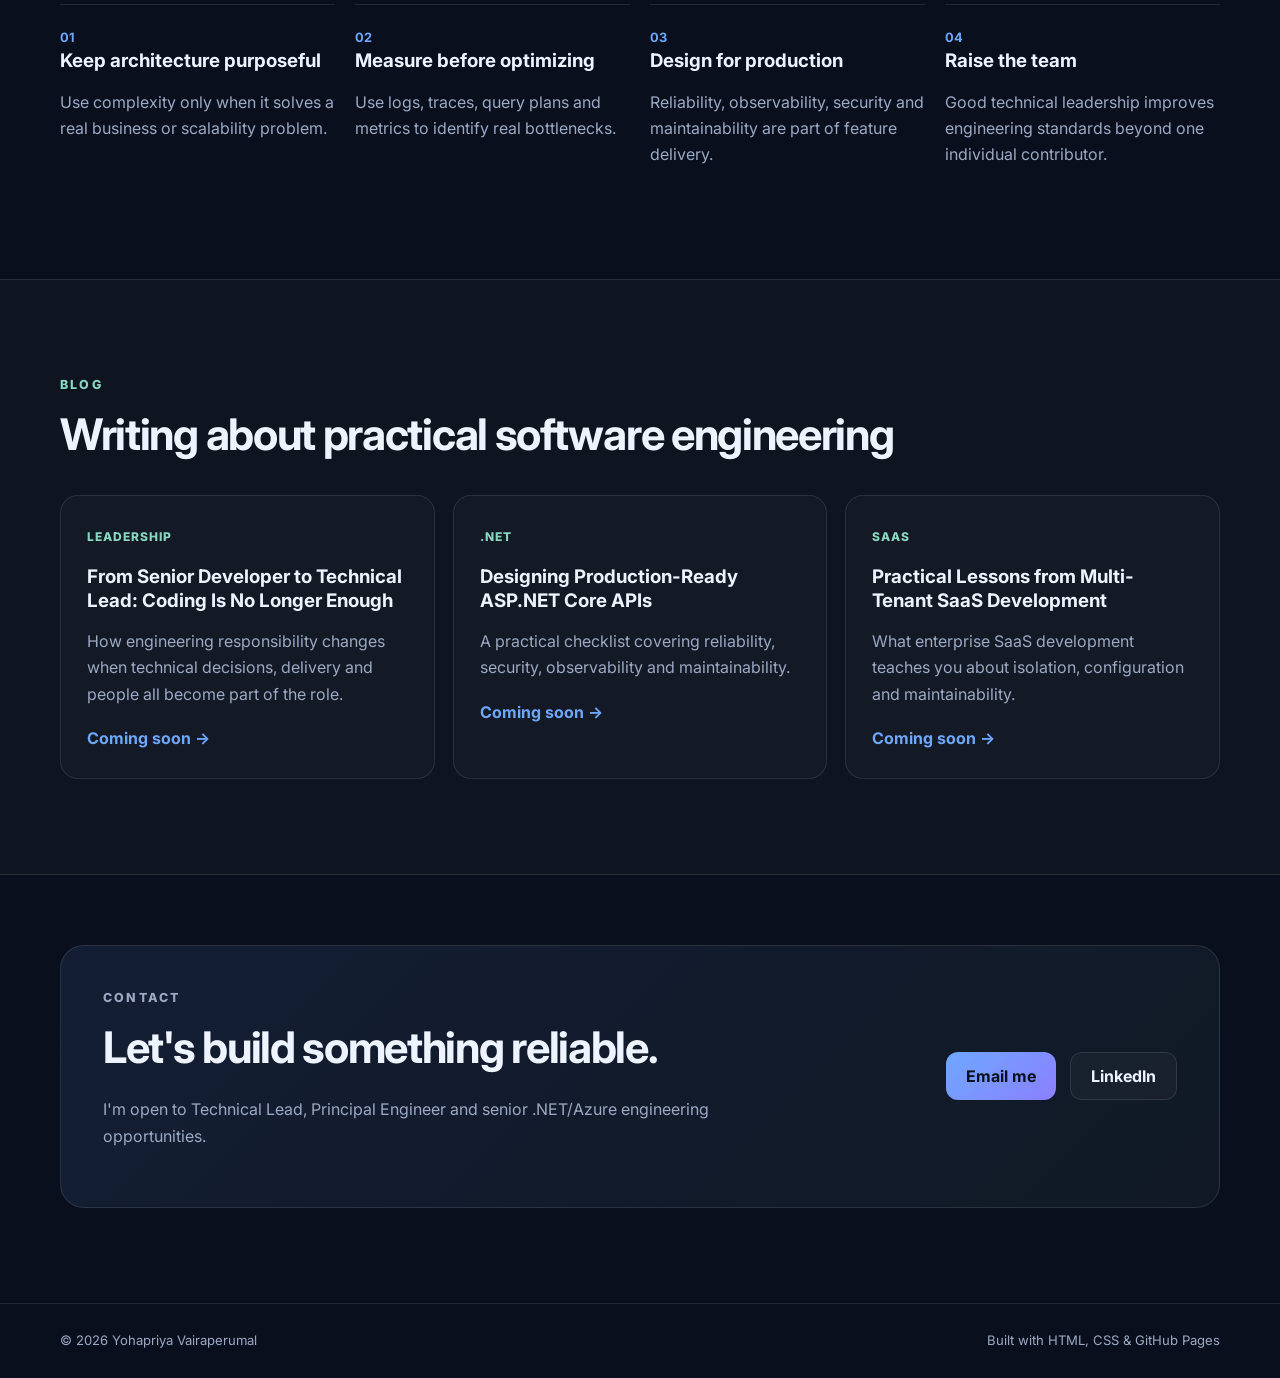
==== commit 2e2de55b: "Update index.html" ====
--- a/index.html
+++ b/index.html
@@ -154,7 +154,7 @@
           <article class="project-card">
             <div class="project-top"><span class="project-domain">Health care</span><span class="project-year">Age Care Technologies</span></div>
             <h3>Healthcare Management & Resident Care Platform</h3>
-            <pDesigned and developed healthcare management modules supporting resident care, compliance, care planning and operational workflows. Built REST APIs, optimized SQL Server queries for improved application performance, and collaborated with business analysts and QA teams to deliver reliable releases. Managed production deployments and resolved critical production issues.</p>
+            <p>Designed and developed healthcare management modules supporting resident care, compliance, care planning and operational workflows. Built REST APIs, optimized SQL Server queries for improved application performance, and collaborated with business analysts and QA teams to deliver reliable releases. Managed production deployments and resolved critical production issues.</p>
             <div class="project-footer">ASP.NET MVC • Web API • SQL Server • SaaS</div>
           </article>
           <article class="project-card">
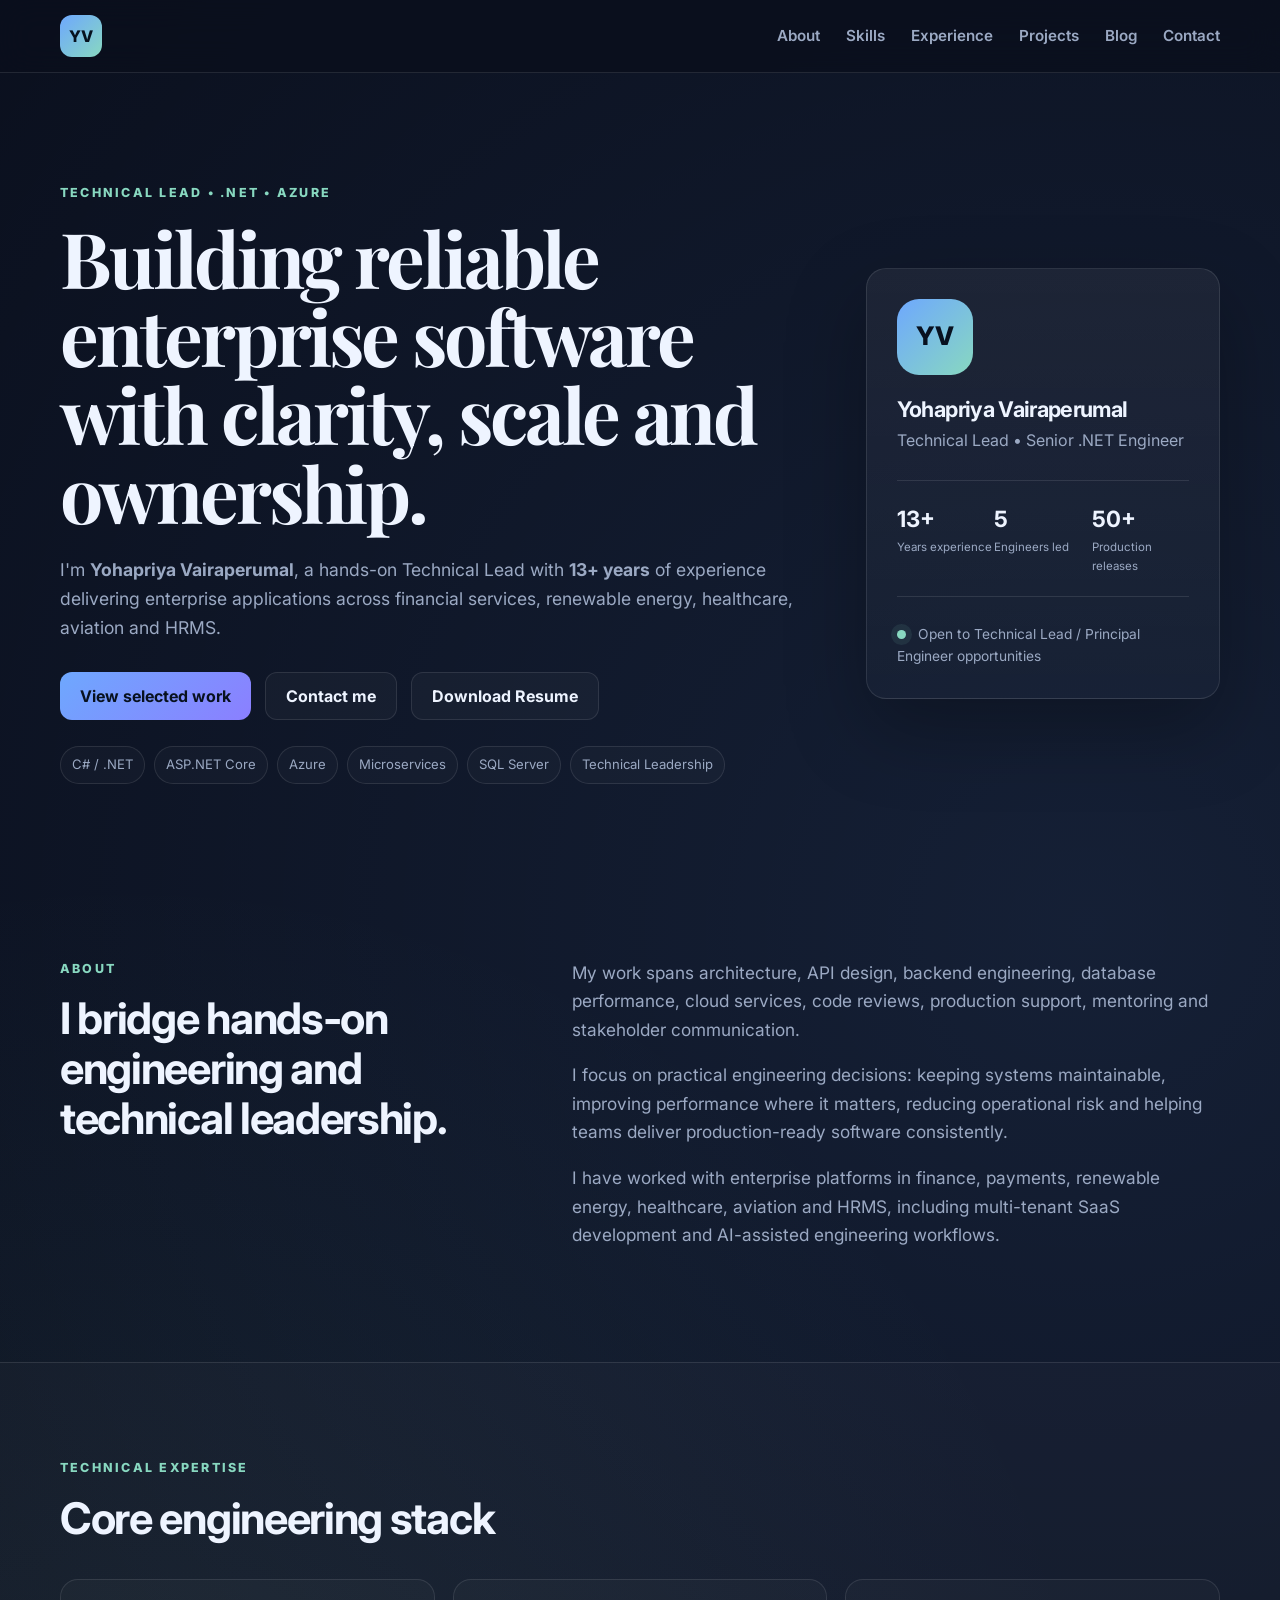
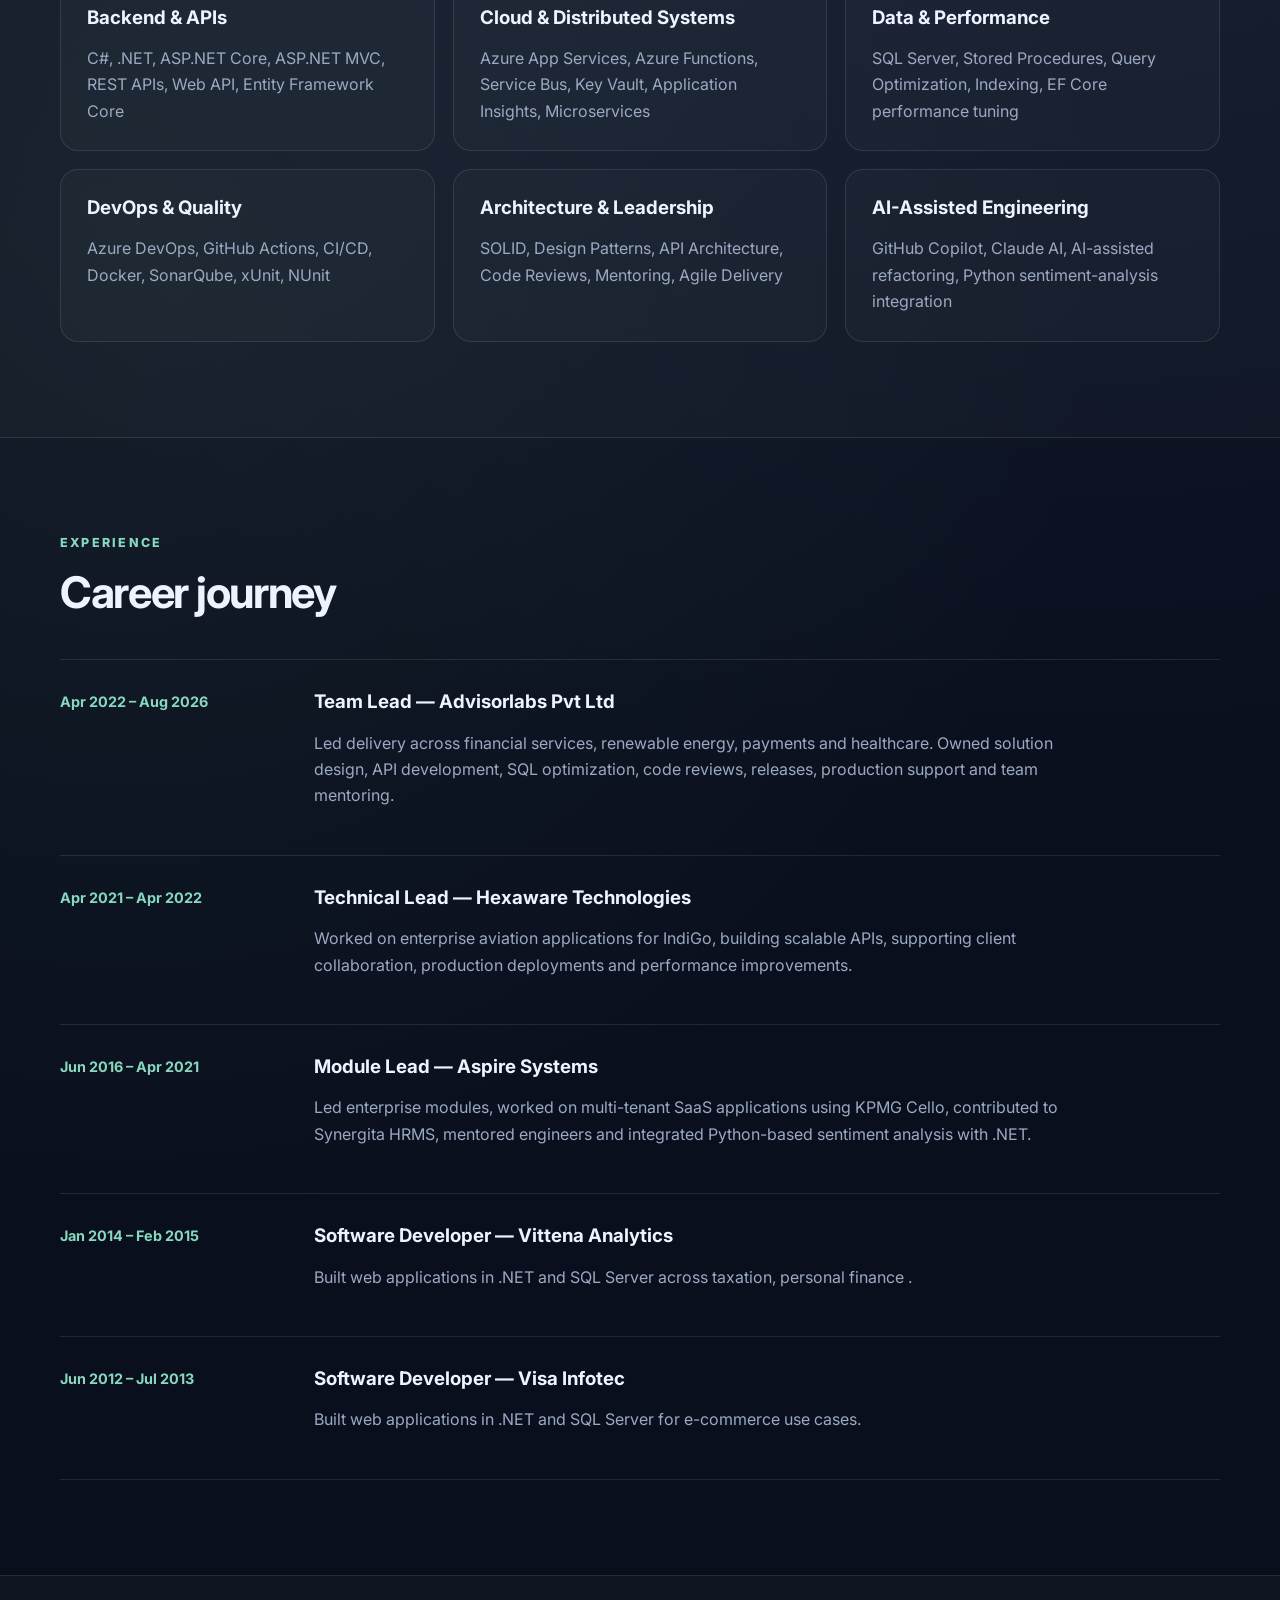
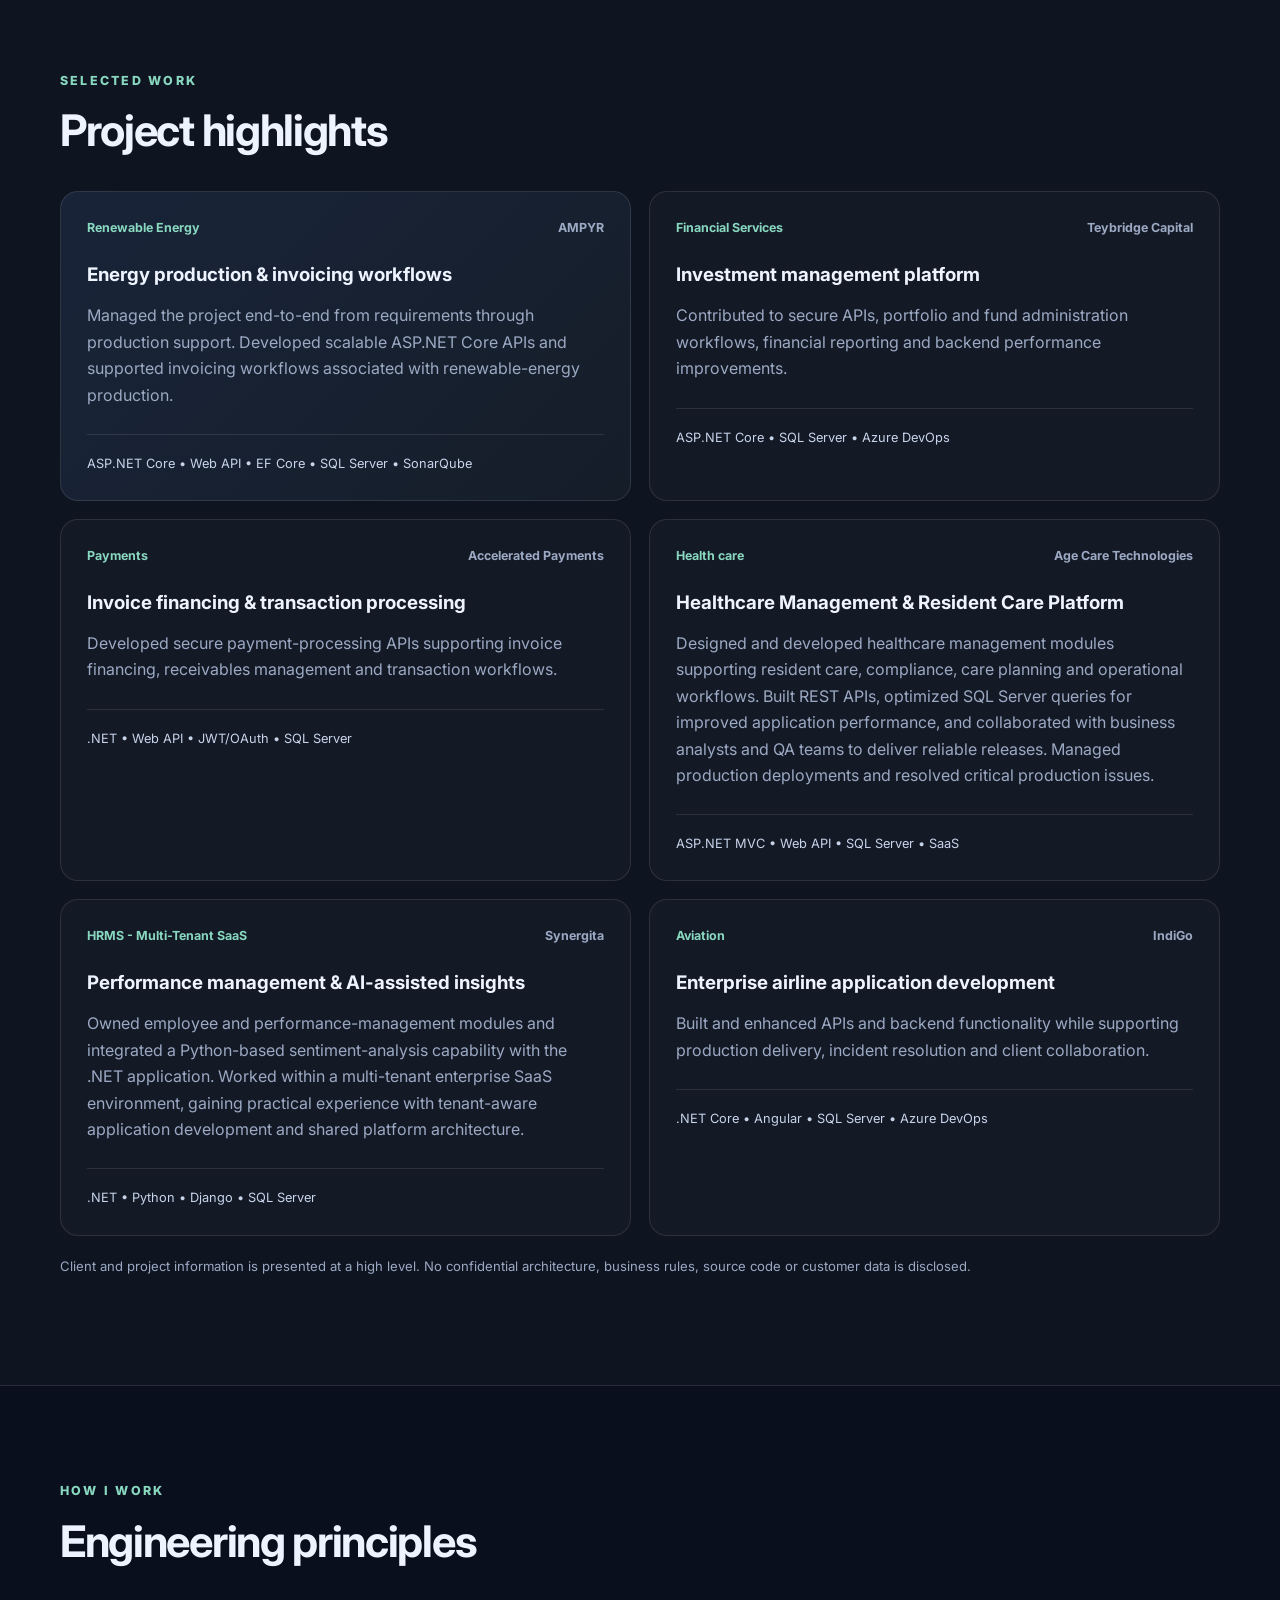
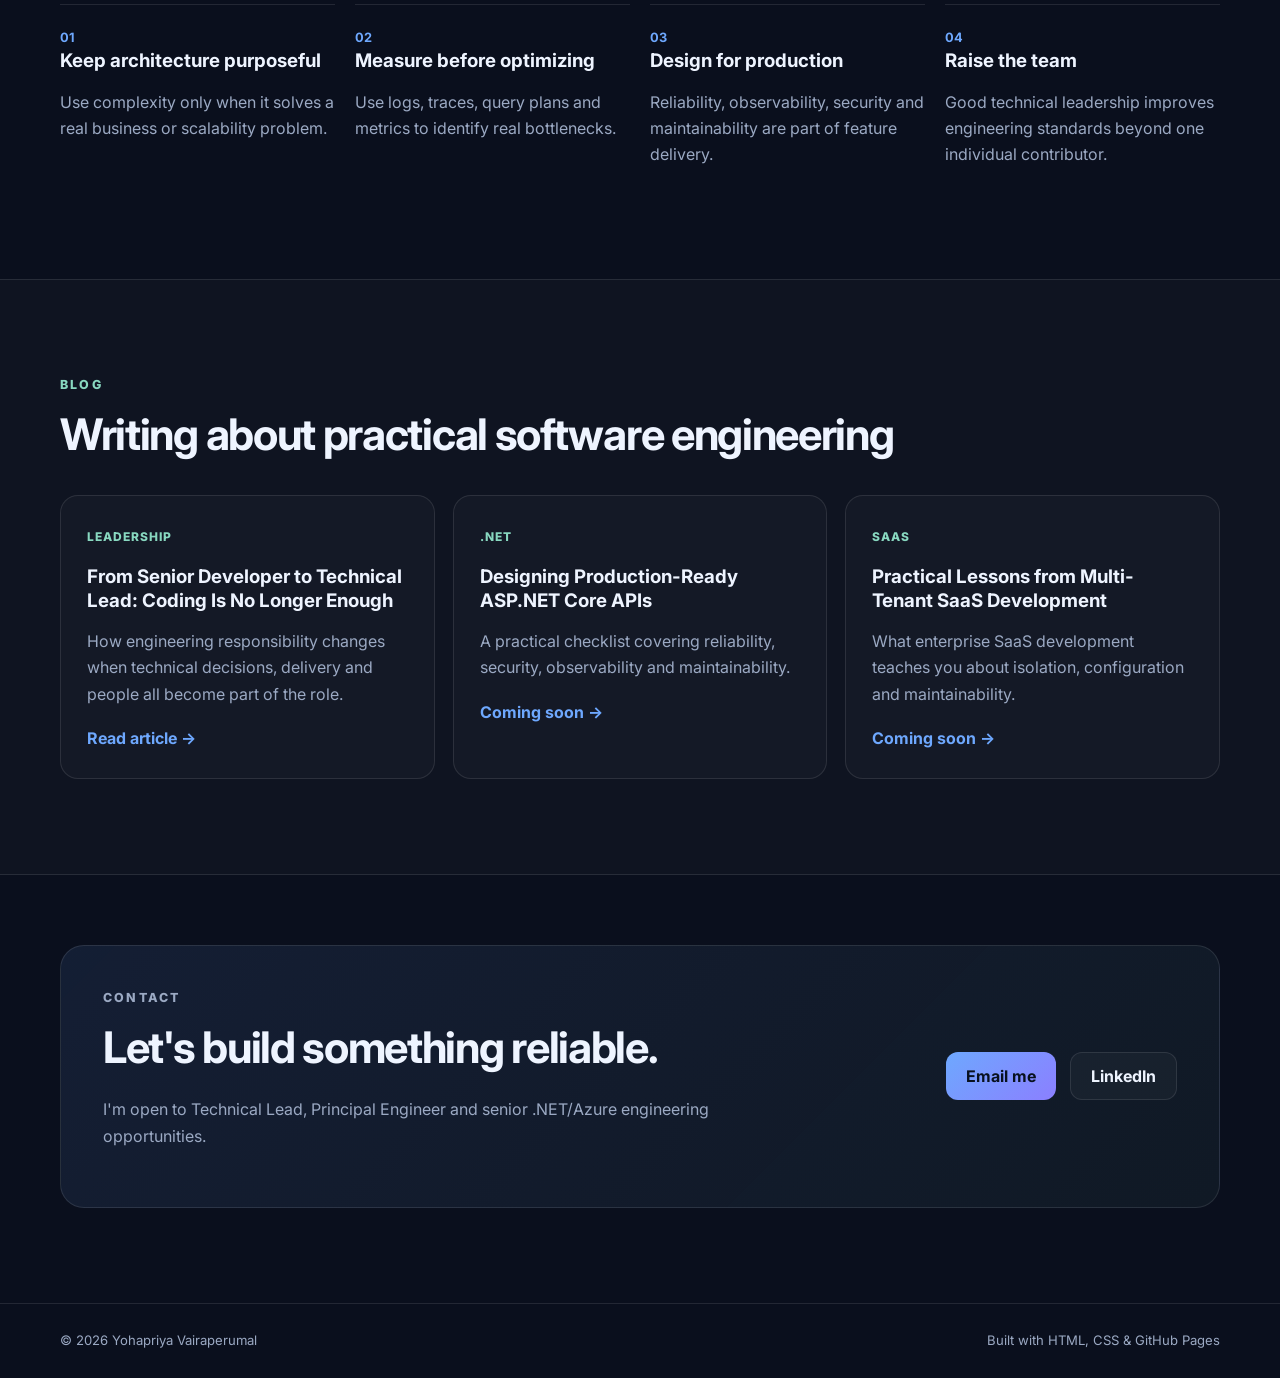
==== commit 03aba9ac: "Update index.html" ====
--- a/index.html
+++ b/index.html
@@ -40,6 +40,7 @@
           <div class="hero-actions">
             <a class="btn btn-primary" href="#projects">View selected work</a>
             <a class="btn btn-secondary" href="#contact">Contact me</a>
+	    <a class="btn btn-secondary" href="Yohapriya_Vairaperumal_Resume.pdf" target="_blank" rel="noopener">Download Resume</a>
           </div>
           <div class="hero-tags">
             <span>C# / .NET</span><span>ASP.NET Core</span><span>Azure</span>
@@ -192,7 +193,9 @@
         <p class="section-label">BLOG</p>
         <h2>Writing about practical software engineering</h2>
         <div class="blog-grid">
-          <article class="blog-card"><span>Leadership</span><h3>From Senior Developer to Technical Lead: Coding Is No Longer Enough</h3><p>How engineering responsibility changes when technical decisions, delivery and people all become part of the role.</p><a href="#">Coming soon →</a></article>
+          <article class="blog-card"><span>Leadership</span><h3>From Senior Developer to Technical Lead: Coding Is No Longer Enough</h3><p>How engineering responsibility changes when technical decisions, delivery and people all become part of the role.</p><a href="blog/technical-lead.html">
+    Read article →
+</a></article>
           <article class="blog-card"><span>.NET</span><h3>Designing Production-Ready ASP.NET Core APIs</h3><p>A practical checklist covering reliability, security, observability and maintainability.</p><a href="#">Coming soon →</a></article>
           <article class="blog-card"><span>SaaS</span><h3>Practical Lessons from Multi-Tenant SaaS Development</h3><p>What enterprise SaaS development teaches you about isolation, configuration and maintainability.</p><a href="#">Coming soon →</a></article>
         </div>
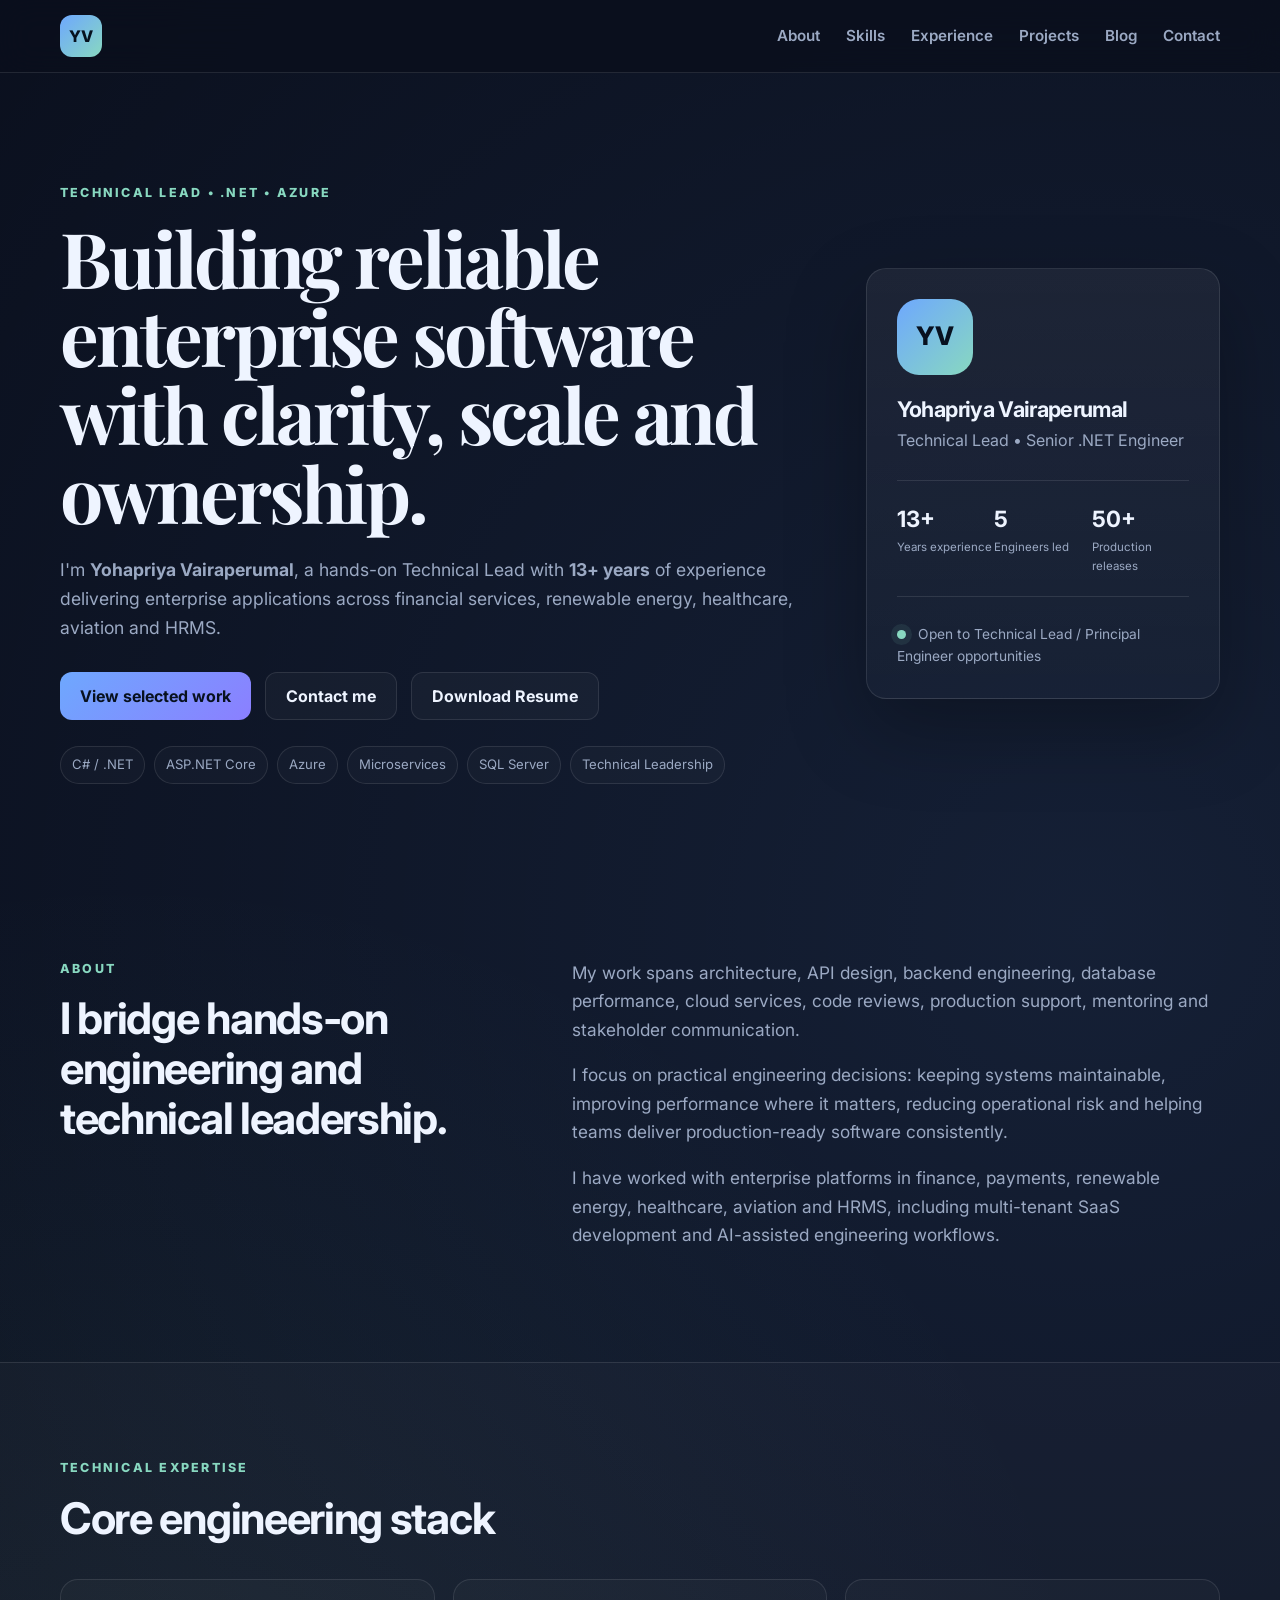
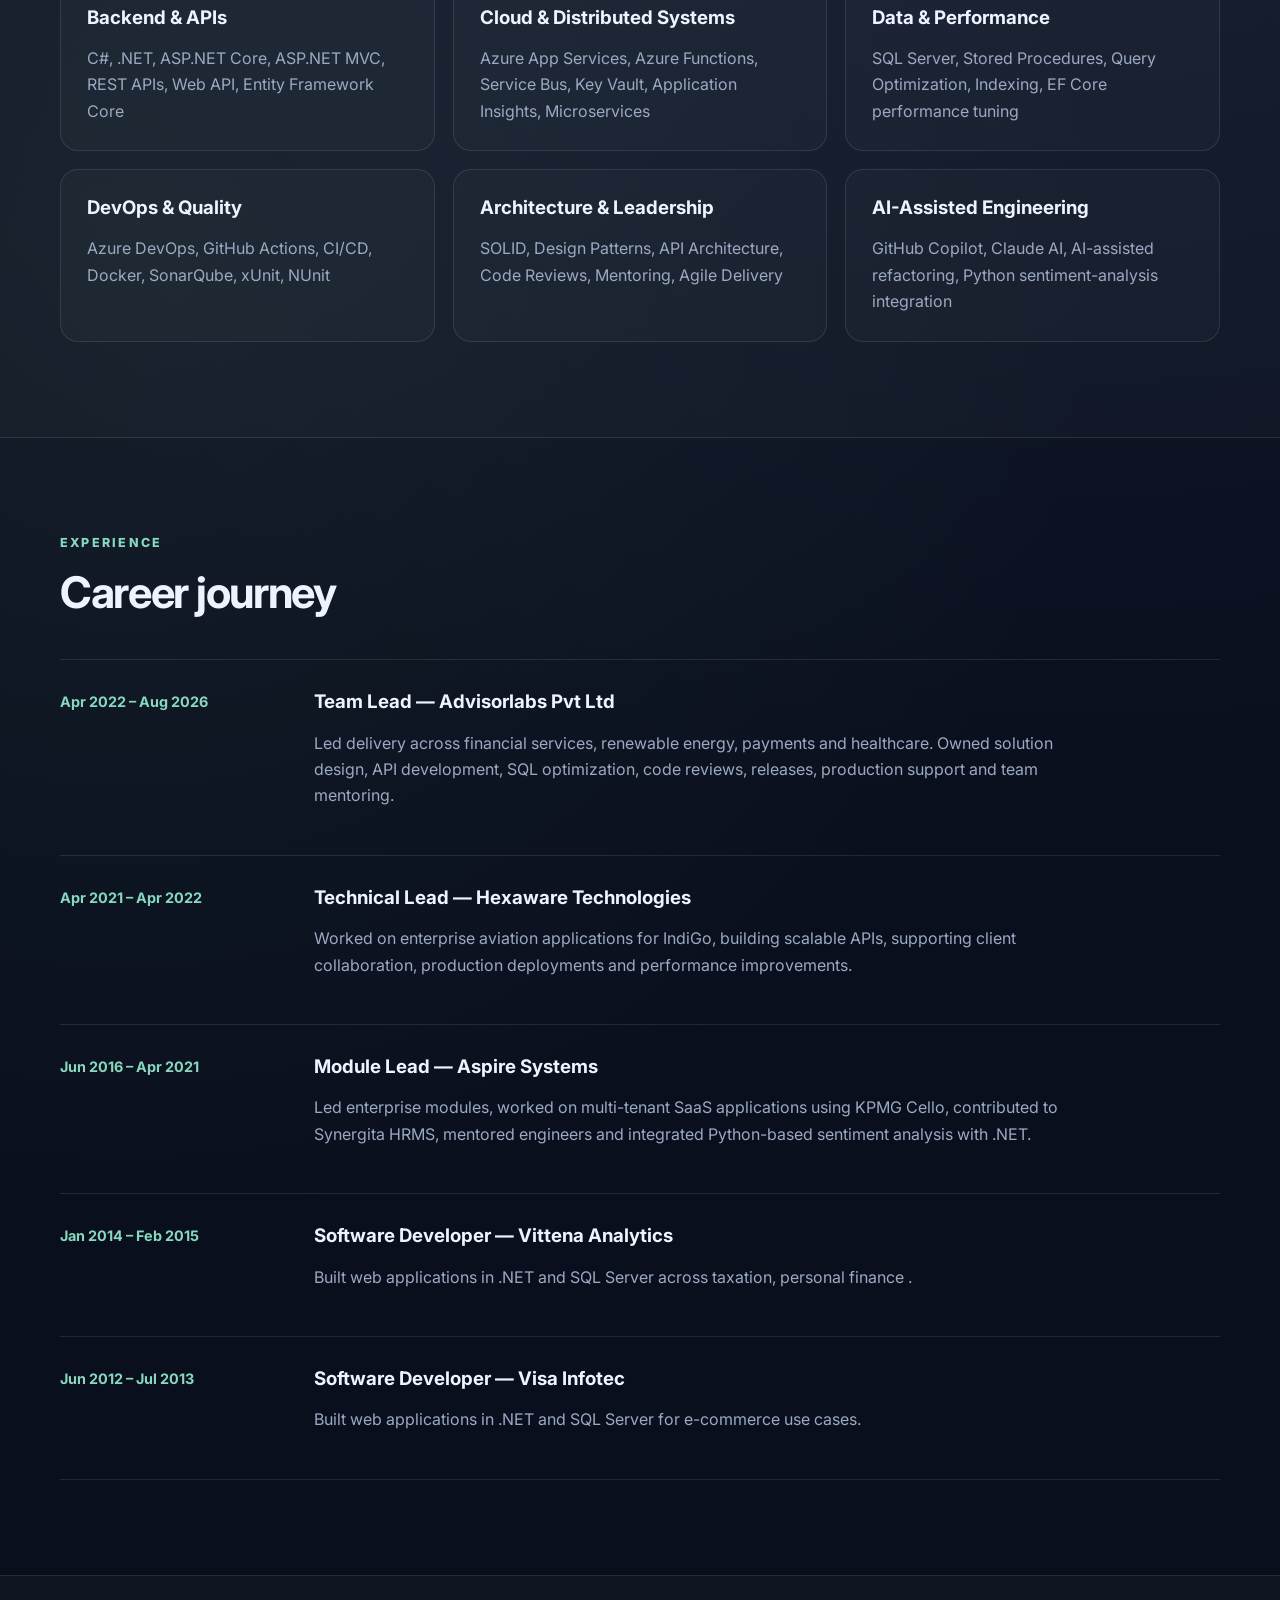
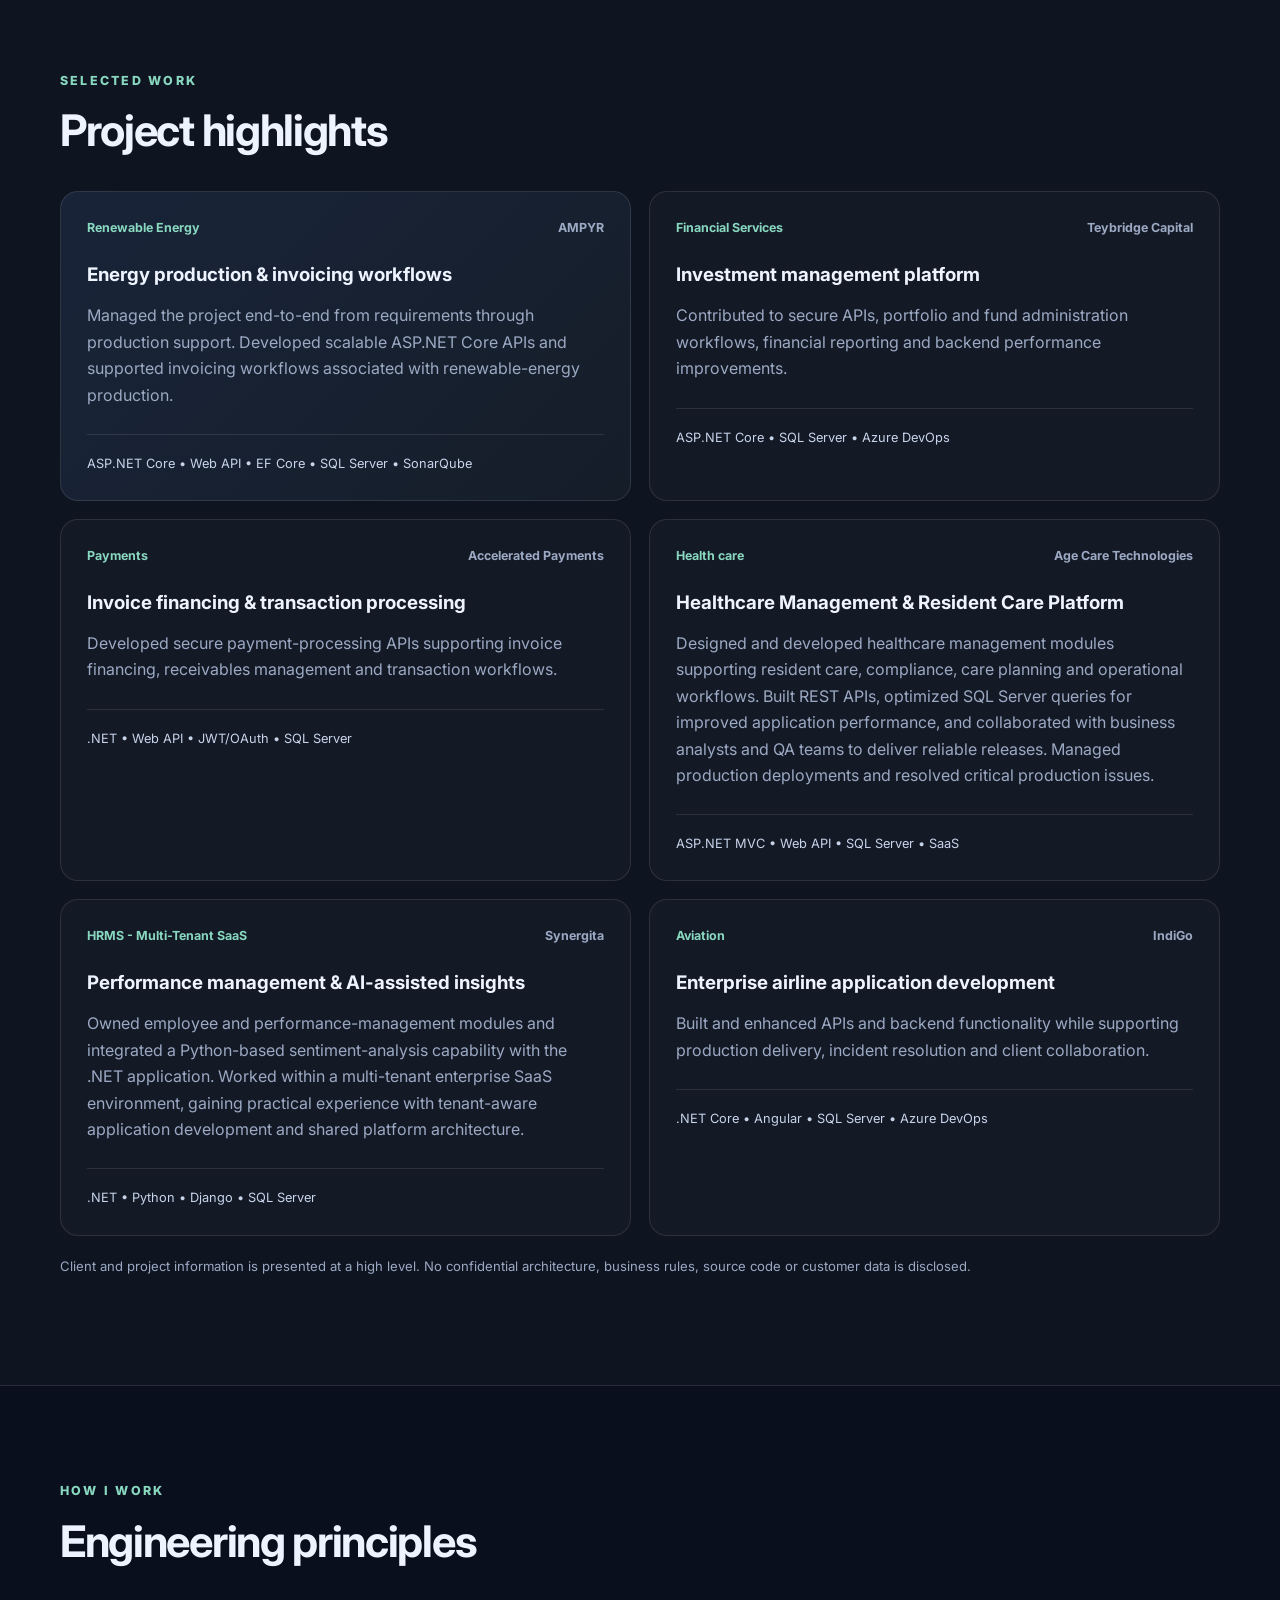
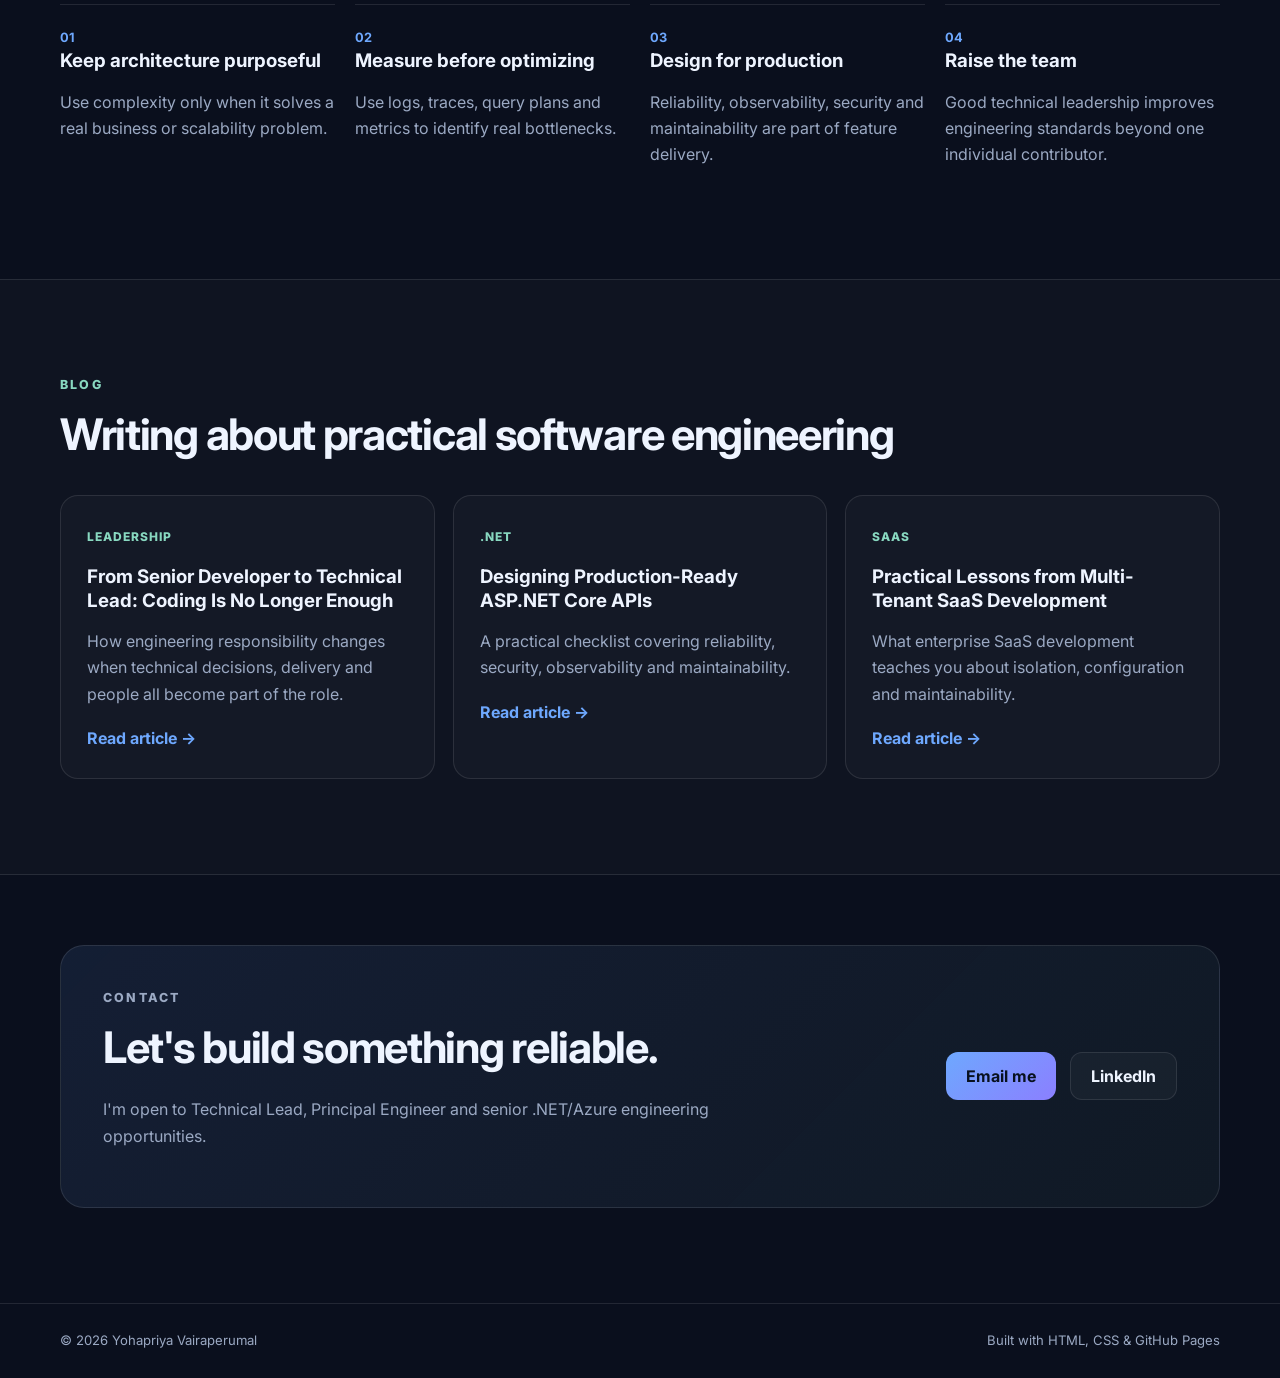
==== commit f8ceec7c: "Update index.html" ====
--- a/index.html
+++ b/index.html
@@ -40,7 +40,7 @@
           <div class="hero-actions">
             <a class="btn btn-primary" href="#projects">View selected work</a>
             <a class="btn btn-secondary" href="#contact">Contact me</a>
-	    <a class="btn btn-secondary" href="Yohapriya_Vairaperumal_Resume.pdf" target="_blank" rel="noopener">Download Resume</a>
+	    <a class="btn btn-secondary" href="Yohapriya_Vairaperumal.pdf" target="_blank" rel="noopener">Download Resume</a>
           </div>
           <div class="hero-tags">
             <span>C# / .NET</span><span>ASP.NET Core</span><span>Azure</span>
@@ -196,8 +196,14 @@
           <article class="blog-card"><span>Leadership</span><h3>From Senior Developer to Technical Lead: Coding Is No Longer Enough</h3><p>How engineering responsibility changes when technical decisions, delivery and people all become part of the role.</p><a href="blog/technical-lead.html">
     Read article →
 </a></article>
-          <article class="blog-card"><span>.NET</span><h3>Designing Production-Ready ASP.NET Core APIs</h3><p>A practical checklist covering reliability, security, observability and maintainability.</p><a href="#">Coming soon →</a></article>
-          <article class="blog-card"><span>SaaS</span><h3>Practical Lessons from Multi-Tenant SaaS Development</h3><p>What enterprise SaaS development teaches you about isolation, configuration and maintainability.</p><a href="#">Coming soon →</a></article>
+          <article class="blog-card"><span>.NET</span><h3>Designing Production-Ready ASP.NET Core APIs</h3><p>A practical checklist covering reliability, security, observability and maintainability.</p>
+			  <a href="blog/PRODReadyAPI.html">
+    Read article →
+</a></article>
+          <article class="blog-card"><span>SaaS</span><h3>Practical Lessons from Multi-Tenant SaaS Development</h3><p>What enterprise SaaS development teaches you about isolation, configuration and maintainability.</p>
+			 <a href="blog/multitenantsaas.html">
+    Read article →
+</a></article>
         </div>
       </div>
     </section>
